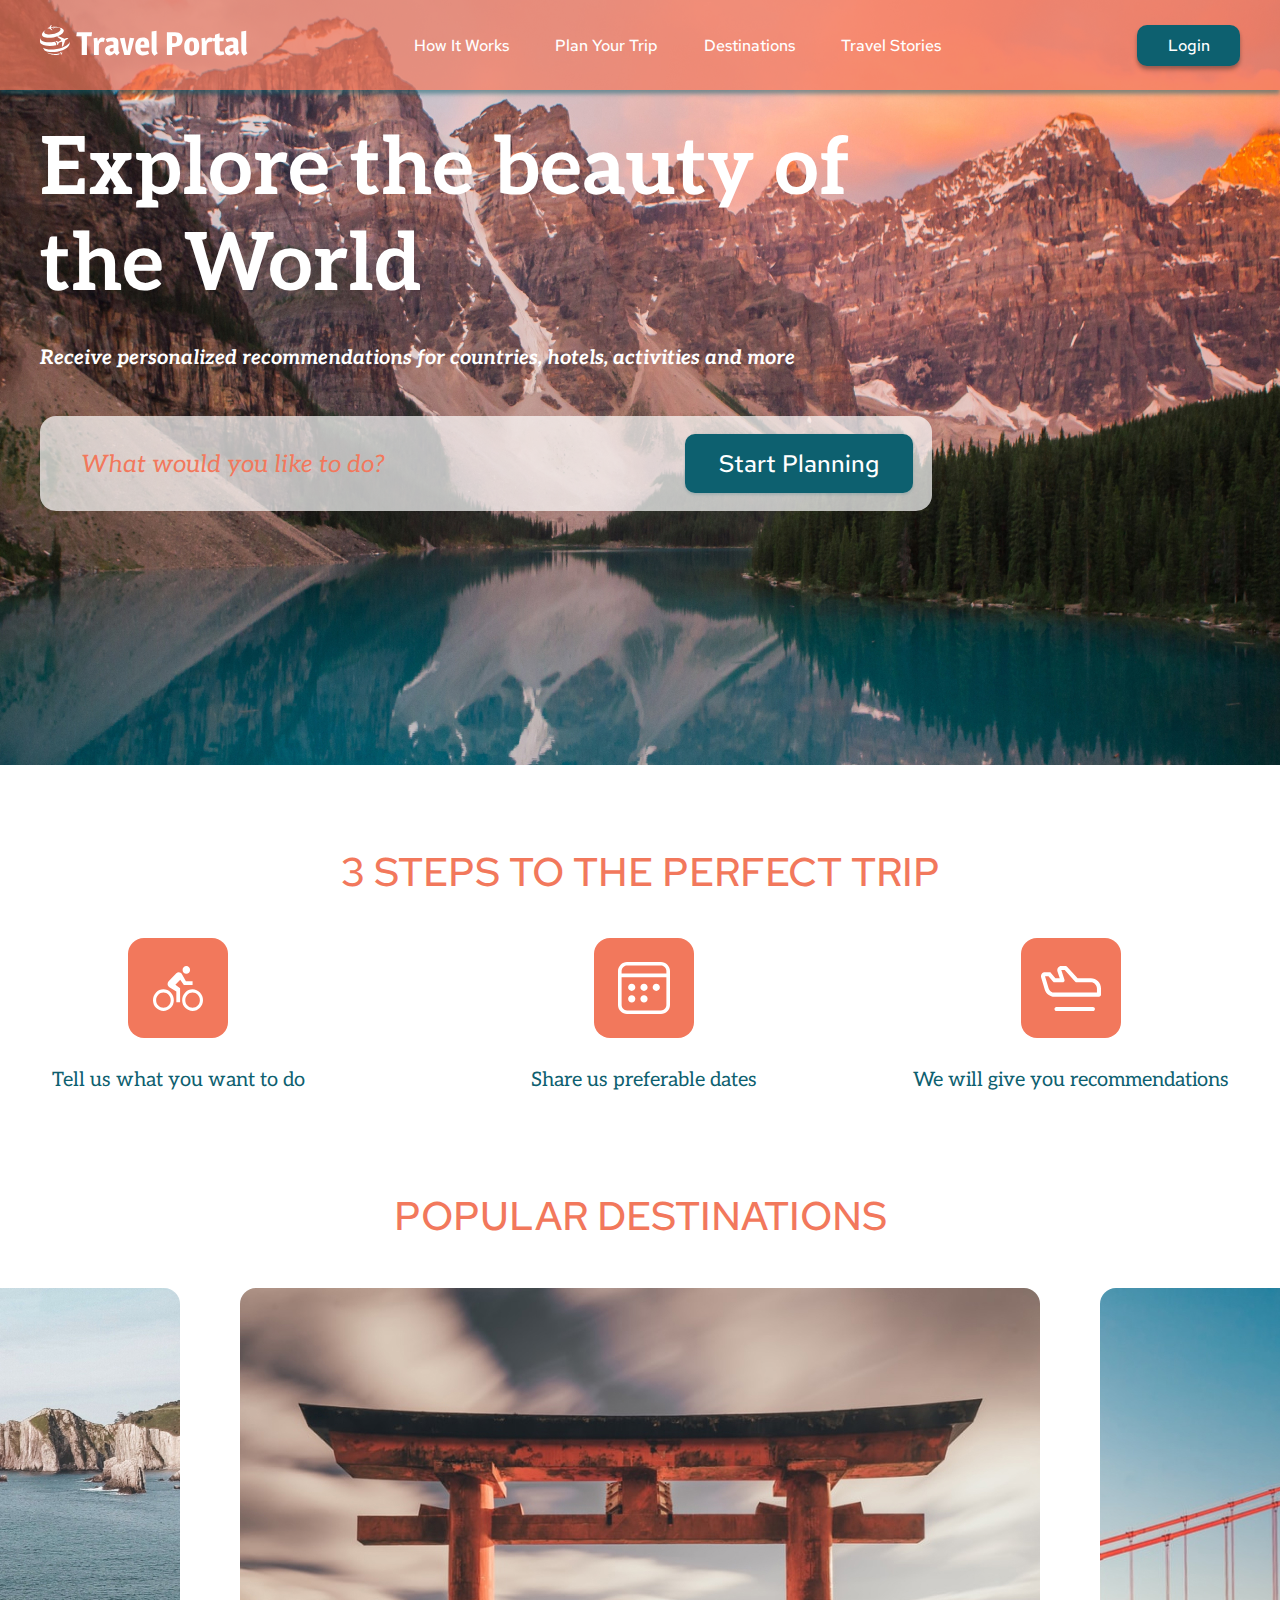
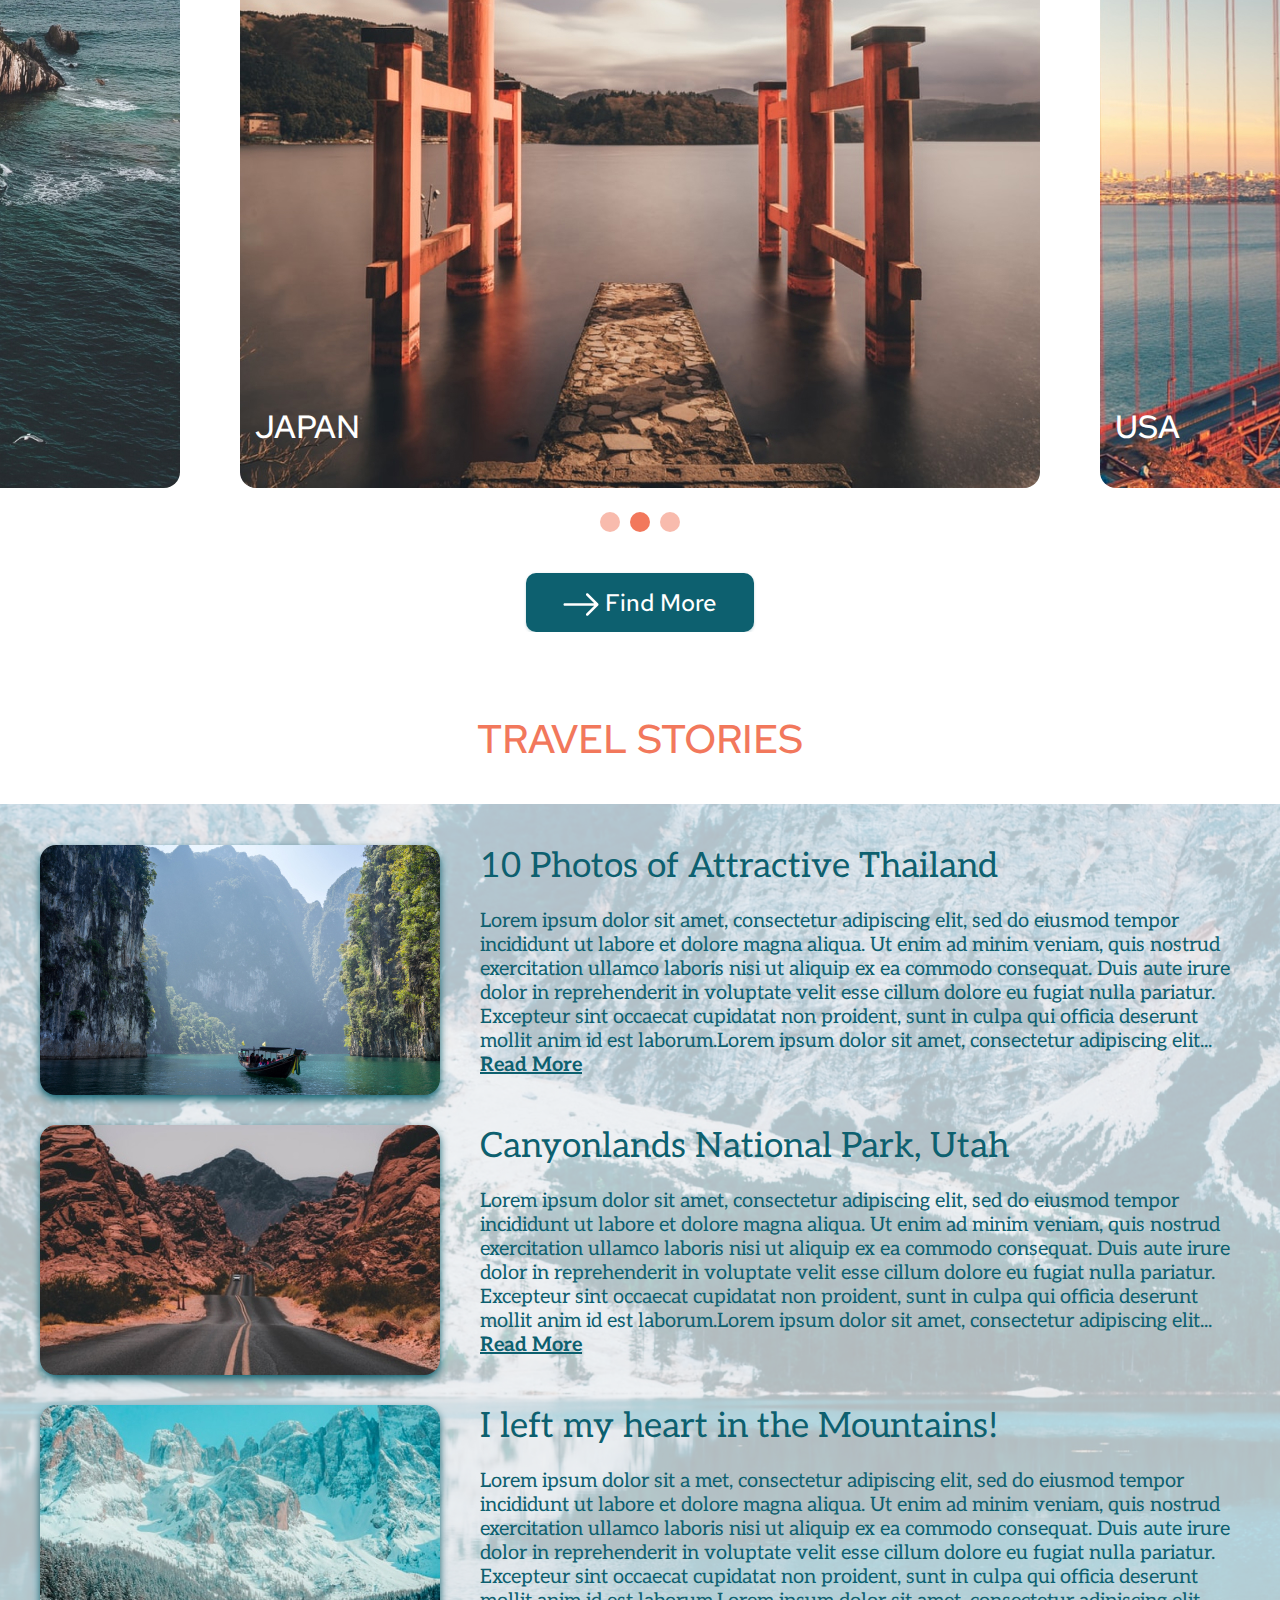
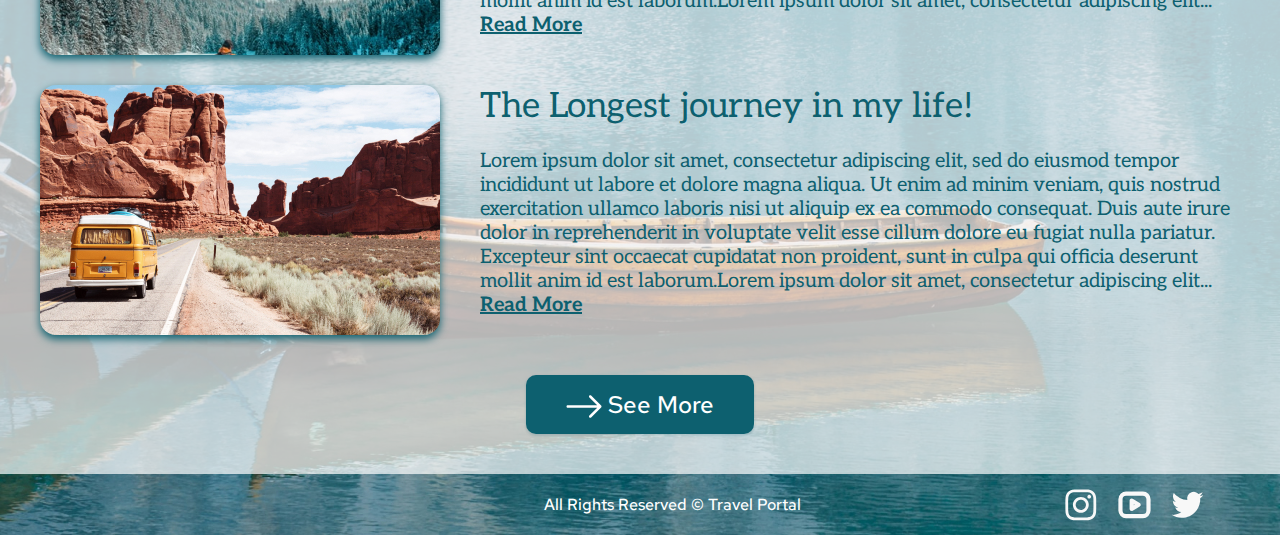
==== travel/index.html @ 76703a04 "task complite" ====
<!DOCTYPE html>
<html lang="en">

<head>
    <meta charset="UTF-8">
    <meta http-equiv="X-UA-Compatible" content="IE=edge">
    <meta name="viewport" content="width=device-width, initial-scale=1.0">
    <title>Explore the beauty of the World</title>
    <link rel="icon" href="../travel/img/favicon1.ico">
    <link rel="preconnect" href="https://fonts.googleapis.com">
    <link rel="preconnect" href="https://fonts.gstatic.com" crossorigin>
    <link href="https://fonts.googleapis.com/css2?family=Aleo:ital,wght@0,400;0,700;1,400;1,700&family=Homenaje&family=Red+Hat+Text:wght@500&display=swap" rel="stylesheet">
    <link rel="stylesheet" href="reset.css">
    <link rel="stylesheet" href="style.css">
    <!-- <link rel="script" href="index.js"> -->
</head>

<body>
    <header class="header">
        <div class="wrapper">
            <div class="header-wrapper">
                <div class="header-logo">
                    <a href="/" class="header-logo-link">
                        <img src="./img/svg/logo.svg" alt="TravelPortal" class="header-logo-pik">
                    </a>
                </div>

                <nav class="header-nav">
                    <ul class="header-list">
                        <li class="header-item">
                            <a href="#prewiew" class="header-link">How It Works</a>
                        </li>
                        <li class="header-item">
                            <a href="#steps" class="header-link">Plan Your Trip</a>
                        </li>
                        <li class="header-item">
                            <a href="#destinations" class="header-link">Destinations</a>
                        </li>
                        <li class="header-item">
                            <a href="#stories" class="header-link">Travel Stories</a>
                        </li>
                    </ul>
                </nav>
                <div class="button">
                    <button type="submit" class="login-form">Login</button>
                </div>

            </div>



        </div>
    </header>
    <main class="main">
        <section class="prewiew" id="prewiew">
            <div class="wrapper">
                <h1 class="prewiew-title">
                    Explore the beauty of the World
                </h1>
                <p class="prewiew-subtitle">
                    Receive personalized recommendations for countries, hotels, activities and more
                </p>
                <form class="seach-form">
                    <fieldset class="seach-form-wrap">
                        <p class="search-form-info">
                            <input type="text" name="user-like-to-do" class="search-form-field" placeholder="What would you like to do?">
                            <button type="submit" class="search-form-submit">Start Planning</button>
                        </p>
                    </fieldset>
                </form>

            </div>
        </section>
        <section class="steps" id="steps">
            <div class="steps-wrapper">
                <h2 class="subtitle">
                    3 STEPS TO THE PERFECT TRIP
                </h2>
                <div class="wrapper-three-steps">
                    <div class="three-steps">
                        <div class="first-step">
                            <img src="../travel/img/svg/first-step.svg" alt="first-spteps" class="steps-img">
                            <p class="step-text">Tell us what you want to do</p>
                        </div>
                        <div class="second-step">
                            <img src="../travel/img/svg/second-step.svg" alt="second-spteps" class="steps-img">
                            <p class="step-text">Share us preferable dates </p>
                        </div>
                        <div class="third-step">
                            <img src="../travel/img/svg/third-step.svg" alt="third-spteps" class="steps-img">
                            <p class="step-text">We will give you recommendations</p>
                        </div>
                    </div>
                </div>

            </div>
        </section>
        <section class="destinations" id="destinations">
            <div class="h2">
                <h2 class="subtitle">
                    POPULAR DESTINATIONS
                </h2>
            </div>

            <div class="destination-slider">
                <div class="destination-img1">
                    <p class="destenation-text">SPAIN</p>
                </div>
                <div class="destination-img2">
                    <p class="destenation-text">JAPAN</p>
                </div>
                <div class="destination-img3">
                    <p class="destenation-text">USA</p>
                </div>

            </div>
            <div class="slider-ellipse">

                <div class="slider-ellipse-side"></div>
                <div class="slider-ellipse-center"></div>
                <div class="slider-ellipse-side"></div>
            </div>

            <button type="submit" class="bt-more"><img src="../travel/img/svg/bt-pointer.svg" alt="bt-pointer"> Find More</button>
        </section>
        <section class="stories" id="stories">
            <div class="wrapper">
                <h2 class="subtitle">TRAVEL STORIES</h2>
                <div class="wrapper-stories">
                    <div class="travel-stories">
                        <div class="travel-story">
                            <img src="../travel/img/story-1.jpg" alt="story-1.img" class="story-img">
                            <div class="story">
                                <h3 class="story-title">
                                    10 Photos of Attractive Thailand
                                </h3>
                                <p class="story-text" lang="zxx">
                                    Lorem ipsum dolor sit amet, consectetur adipiscing elit, sed do eiusmod tempor incididunt ut labore et dolore magna aliqua. Ut enim ad minim veniam, quis nostrud exercitation ullamco laboris nisi ut aliquip ex ea commodo consequat. Duis aute irure dolor
                                    in reprehenderit in voluptate velit esse cillum dolore eu fugiat nulla pariatur. Excepteur sint occaecat cupidatat non proident, sunt in culpa qui officia deserunt mollit anim id est laborum.Lorem ipsum dolor sit amet,
                                    consectetur adipiscing elit... <a href="#!" class="story-href">Read More</a>
                                </p>
                            </div>
                        </div>
                        <div class="travel-story">
                            <img src="../travel/img/story-2.jpg" alt="story-2.img" class="story-img">
                            <div class="story">
                                <h3 class="story-title">
                                    Canyonlands National Park, Utah
                                </h3>
                                <p class="story-text" lang="zxx">
                                    Lorem ipsum dolor sit amet, consectetur adipiscing elit, sed do eiusmod tempor incididunt ut labore et dolore magna aliqua. Ut enim ad minim veniam, quis nostrud exercitation ullamco laboris nisi ut aliquip ex ea commodo consequat. Duis aute irure dolor
                                    in reprehenderit in voluptate velit esse cillum dolore eu fugiat nulla pariatur. Excepteur sint occaecat cupidatat non proident, sunt in culpa qui officia deserunt mollit anim id est laborum.Lorem ipsum dolor sit amet,
                                    consectetur adipiscing elit... <a href="#!" class="story-href">Read More</a>
                                </p>
                            </div>
                        </div>
                        <div class="travel-story">
                            <img src="../travel/img/story-3.jpg" alt="story-3.img" class="story-img">
                            <div class="story">
                                <h3 class="story-title">
                                    I left my heart in the Mountains!
                                </h3>
                                <p class="story-text" lang="zxx">
                                    Lorem ipsum dolor sit a met, consectetur adipiscing elit, sed do eiusmod tempor incididunt ut labore et dolore magna aliqua. Ut enim ad minim veniam, quis nostrud exercitation ullamco laboris nisi ut aliquip ex ea commodo consequat. Duis aute irure dolor
                                    in reprehenderit in voluptate velit esse cillum dolore eu fugiat nulla pariatur. Excepteur sint occaecat cupidatat non proident, sunt in culpa qui officia deserunt mollit anim id est laborum.Lorem ipsum dolor sit amet,
                                    consectetur adipiscing elit... <a href="#!" class="story-href">Read More</a>
                                </p>
                            </div>
                        </div>
                        <div class="travel-story">
                            <img src="../travel/img/story-4.jpg" alt="story-4.img" class="story-img">
                            <div class="story">
                                <h3 class="story-title">
                                    The Longest journey in my life!
                                </h3>
                                <p class="story-text" lang="zxx">
                                    Lorem ipsum dolor sit amet, consectetur adipiscing elit, sed do eiusmod tempor incididunt ut labore et dolore magna aliqua. Ut enim ad minim veniam, quis nostrud exercitation ullamco laboris nisi ut aliquip ex ea commodo consequat. Duis aute irure dolor
                                    in reprehenderit in voluptate velit esse cillum dolore eu fugiat nulla pariatur. Excepteur sint occaecat cupidatat non proident, sunt in culpa qui officia deserunt mollit anim id est laborum.Lorem ipsum dolor sit amet,
                                    consectetur adipiscing elit... <a href="#!" class="story-href">Read More</a>
                                </p>
                            </div>
                        </div>
                        <button type="submit" class="bt-more see-more">
                            <img src="../travel/img/svg/bt-pointer.svg" alt="bt-pointer">
                              See More</button>
                    </div>

                </div>
            </div>
        </section>
    </main>
    <footer class="footer">

        <div class="footer-links">
            <div class="footer-link">
                <a href="https://rs.school/js-stage0/">
                    <img src="../travel/img/svg/insta.svg" alt="instagram">
                </a>
            </div>
            <div class="footer-link">
                <a href="https://rs.school/js-stage0/">
                    <img src="../travel/img/svg/youtube.svg" alt="youtube">
                </a>
            </div>
            <div class="footer-link">
                <a href="https://rs.school/js-stage0/">
                    <img src="../travel/img/svg/twit.svg" alt="twiter">
                </a>
            </div>

        </div>
        <div class="footer-rights">
            <p>All Rights Reserved © Travel Portal</p>

        </div>

    </footer>
    <script src="../travel/index.js"></script>
</body>

</html>
---- travel/style.css ----
html {
    box-sizing: border-box;
    scroll-behavior: smooth;
}

*,
*::after,
*::before {
    box-sizing: inherit;
}

body {
    max-width: 1440px;
    margin: 0 auto;
    font-family: 'Red Hat Text', sans-serif;
    font-style: normal;
    font-weight: 500;
    font-size: 16px;
    color: white;
    min-height: 100vh;
    padding: 0;
    background-image: url(../travel/img/bg-top.jpg), url(../travel/img/bg-stories.jpg);
    background-position: center top, center bottom;
    background-repeat: no-repeat, no-repeat;
}

.wrapper {
    max-width: 1200px;
    margin: 0 auto;
}


/* Header styles start */

.header-wrapper {
    display: flex;
    flex-direction: row;
}

.header {
    width: 100%;
    height: 90px;
    left: 0px;
    top: 0px;
    background: rgba(242, 120, 92, 0.7);
    box-shadow: 0px 4px 4px rgba(13, 96, 111, 0.5);
}

.header-logo {
    margin-top: 24px;
}

.header-nav {
    width: 527px;
    margin-top: 35px;
    margin-left: 158px;
}

.header-list {
    display: flex;
    flex-direction: row;
    align-items: flex-end;
    justify-content: space-between;
}

.login-form {
    font-family: 'Red Hat Text';
    font-style: normal;
    font-weight: 500;
    font-size: 16px;
    line-height: 21px;
    color: #FFFFFF;
    margin-left: 196px;
    margin-top: 25px;
    width: 103px;
    height: 41px;
    margin: 25 120 0 0;
    background: #0D606F;
    box-shadow: 0px 4px 4px rgba(0, 0, 0, 0.25), 0px 2px 3px rgba(13, 96, 111, 0.16);
    border-radius: 10px;
    border: 0;
}

.search-form-submit:hover,
.search-form-submit:active,
.search-form-submit:focus {
    background: #1159b9;
}

.header-link {
    font-family: 'Red Hat Text';
    font-style: normal;
    font-weight: 500;
    font-size: 16px;
    line-height: 21px;
    color: #FFFFFF;
    text-decoration: none;
}

.header-link:hover,
.header-link:focus,
.header-link:active {
    opacity: .75;
}


/* Header styles end */


/* Prewiew styles start */

.prewiew {
    min-height: 675px;
    padding-top: 32px;
    margin: 0;
    border: 0;
    margin-bottom: 80px;
}

.prewiew-title {
    max-width: 892px;
    font-family: 'Aleo', serif;
    font-style: normal;
    font-weight: 700;
    font-size: 80px;
    line-height: 96px;
    color: #FFFFFF;
    margin-bottom: 32px;
}

.prewiew-subtitle {
    font-family: 'Aleo', serif;
    font-style: italic;
    font-weight: 700;
    font-size: 20px;
    line-height: 24px;
    margin-bottom: 46px;
}

.search-form-info {
    width: 892px;
    height: 95px;
    left: 120px;
    top: 416px;
    background: rgba(255, 255, 255, 0.7);
    border-radius: 16px;
    display: flex;
    flex-direction: row;
    align-content: space-between;
    flex-wrap: wrap;
}

.search-form-field {
    width: 560px;
    background-color: transparent;
    border: 0;
    margin-right: 85px;
    padding-left: 41px;
    padding-top: 20px;
    font-family: 'Aleo';
    font-style: italic;
    font-weight: 400;
    font-size: 24px;
    line-height: 29px;
    color: #F2785C;
}

.search-form-field::placeholder {
    font-family: 'Aleo', serif;
    font-style: italic;
    font-weight: 400;
    font-size: 24px;
    line-height: 29px;
    color: #F2785C;
}

.search-form-submit {
    font-family: 'Red Hat Text', sans-serif;
    font-style: normal;
    font-weight: 500;
    font-size: 24px;
    line-height: 32px;
    color: white;
    width: 228px;
    height: 59px;
    margin-top: 18px;
    background: #0D606F;
    box-shadow: 0px 0px 3px rgba(13, 96, 111, 0.08), 0px 2px 3px rgba(13, 96, 111, 0.16);
    border-radius: 10px;
    border: 0;
}

.login-form:hover,
.login-form:active,
.login-form:focus {
    background: #1159b9;
}


/* Prewiew styles end */


/* Steps styles start */

.steps-wrapper {
    max-width: 1177px;
    margin: 0 auto;
}

.subtitle {
    font-family: 'Red Hat Text', sans-serif;
    font-style: normal;
    font-weight: 500;
    font-size: 40px;
    line-height: 53px;
    text-align: center;
    color: #F2785C;
}

.step-img {
    width: 100px;
    height: 100px;
    text-align: center;
    background: #F2785C;
    border-radius: 16px;
}

.three-steps {
    margin-top: 40px;
    display: flex;
    flex-direction: row;
    justify-content: space-between;
    text-align: center;
    font-family: 'Aleo';
    font-style: normal;
    font-weight: 400;
    font-size: 20px;
    color: #0D606F;
    margin-bottom: 99px;
}

.second-step {
    padding-left: 70px;
}

.step-text {
    text-align: center;
    font-family: 'Aleo', serif;
    font-style: normal;
    font-weight: 400;
    font-size: 20px;
    color: #0D606F;
    padding-top: 32px;
}


/* Steps styles end */


/* Destination styles start */

.destinations {
    display: flex;
    flex-direction: column;
    align-items: center;
    overflow: hidden;
}

.destination-slider {
    margin-top: 46px;
    margin-bottom: 24px;
    width: 2520px;
    display: flex;
    flex-direction: row;
    justify-content: space-between;
    overflow: hidden;
}

.destenation-text {
    position: absolute;
    margin-top: 718px;
    margin-left: 15px;
    font-family: 'Red Hat Text', sans-serif;
    font-style: normal;
    font-weight: 500;
    font-size: 32px;
    line-height: 42px;
    color: #FFFFFF;
}

.destination-img1 {
    width: 800px;
    height: 800px;
    border-radius: 16px;
    background-image: url(../travel/img/spain-img.jpg);
}

.destination-img2 {
    width: 800px;
    height: 800px;
    border-radius: 16px;
    background-image: url(../travel/img/japan-img.jpg);
}

.destination-img3 {
    width: 800px;
    height: 800px;
    border-radius: 16px;
    background-image: url(../travel/img/usa-img.jpg);
}

.slider-ellipse {
    display: flex;
    flex: row;
    justify-content: space-between;
    width: 80px;
    margin-bottom: 23px;
}

.slider-ellipse-center {
    width: 20px;
    height: 20px;
    background: #F2785C;
    border-radius: 10px;
}

.slider-ellipse-side {
    width: 20px;
    height: 20px;
    background: rgba(242, 120, 92, 0.5);
    border-radius: 10px;
}


/* Destination styles end */


/* Stories styles start */

.stories {
    margin-top: 80px;
}

.travel-stories {
    display: flex;
    flex-direction: column;
    align-items: center;
    width: 1442px;
    padding-top: 40px;
    background: rgba(255, 255, 255, 0.7);
    margin-left: -121px;
}

.travel-story {
    margin-top: 30px;
    display: flex;
    flex: row;
}

.travel-story:first-of-type {
    margin-top: 40px;
}

.story-text {
    margin-top: 22px;
    width: 760px;
    height: 184px;
    font-family: 'Aleo', serif;
    font-style: normal;
    font-weight: 400;
    font-size: 20px;
    line-height: 24px;
    color: #0D606F;
}

.story-href {
    font-family: 'Aleo', serif;
    font-style: normal;
    font-weight: 700;
    font-size: 20px;
    line-height: 24px;
    color: #0D606F;
}

.story {
    margin-left: 40px;
}

.story-img {
    width: 400px;
    height: 250px;
    filter: drop-shadow(0px 4px 4px #0D606F);
    border-radius: 16px;
}

.story-title {
    font-family: 'Aleo', serif;
    font-style: normal;
    font-weight: 400;
    font-size: 35px;
    line-height: 42px;
    color: #0D606F;
}


/* Stories styles end */


/* BT styles start */

.bt-more {
    font-family: 'Red Hat Text', sans-serif;
    font-style: normal;
    font-weight: 500;
    font-size: 24px;
    line-height: 32px;
    background: url(../travel/img/svg/bt-pointer.svg) no-repeat left 6px;
    background-size: 20px;
    background-color: white;
    color: white;
    width: 228px;
    height: 59px;
    margin-top: 18px;
    background: #0D606F;
    box-shadow: 0px 0px 3px rgba(13, 96, 111, 0.08), 0px 2px 3px rgba(13, 96, 111, 0.16);
    border-radius: 10px;
    border: 0;
}

.bt-more:hover,
.bt-more:active,
.bt-more:focus {
    background: #1159b9;
}

.see-more {
    margin-bottom: 40px;
    margin-top: 40px;
}


/* BT styles end */


/* Footer styles start */

.footer {
    height: 61px;
    display: flex;
    flex-direction: row-reverse;
    align-items: center;
    justify-content: space-between;
    padding-left: 544px;
    padding-right: 76px;
}

.footer-rights {
    font-family: 'Red Hat Text';
    font-style: normal;
    font-weight: 500;
    font-size: 16px;
    line-height: 21px;
    color: #FFFFFF;
}

.footer-links {
    width: 140px;
    height: 36px;
    display: flex;
    flex-direction: row;
    justify-content: space-between;
    align-items: center;
}

.footer-link {
    display: flex;
    align-items: center;
    justify-content: center;
    width: 34px;
    height: 34px;
}


/* Footer styles end */
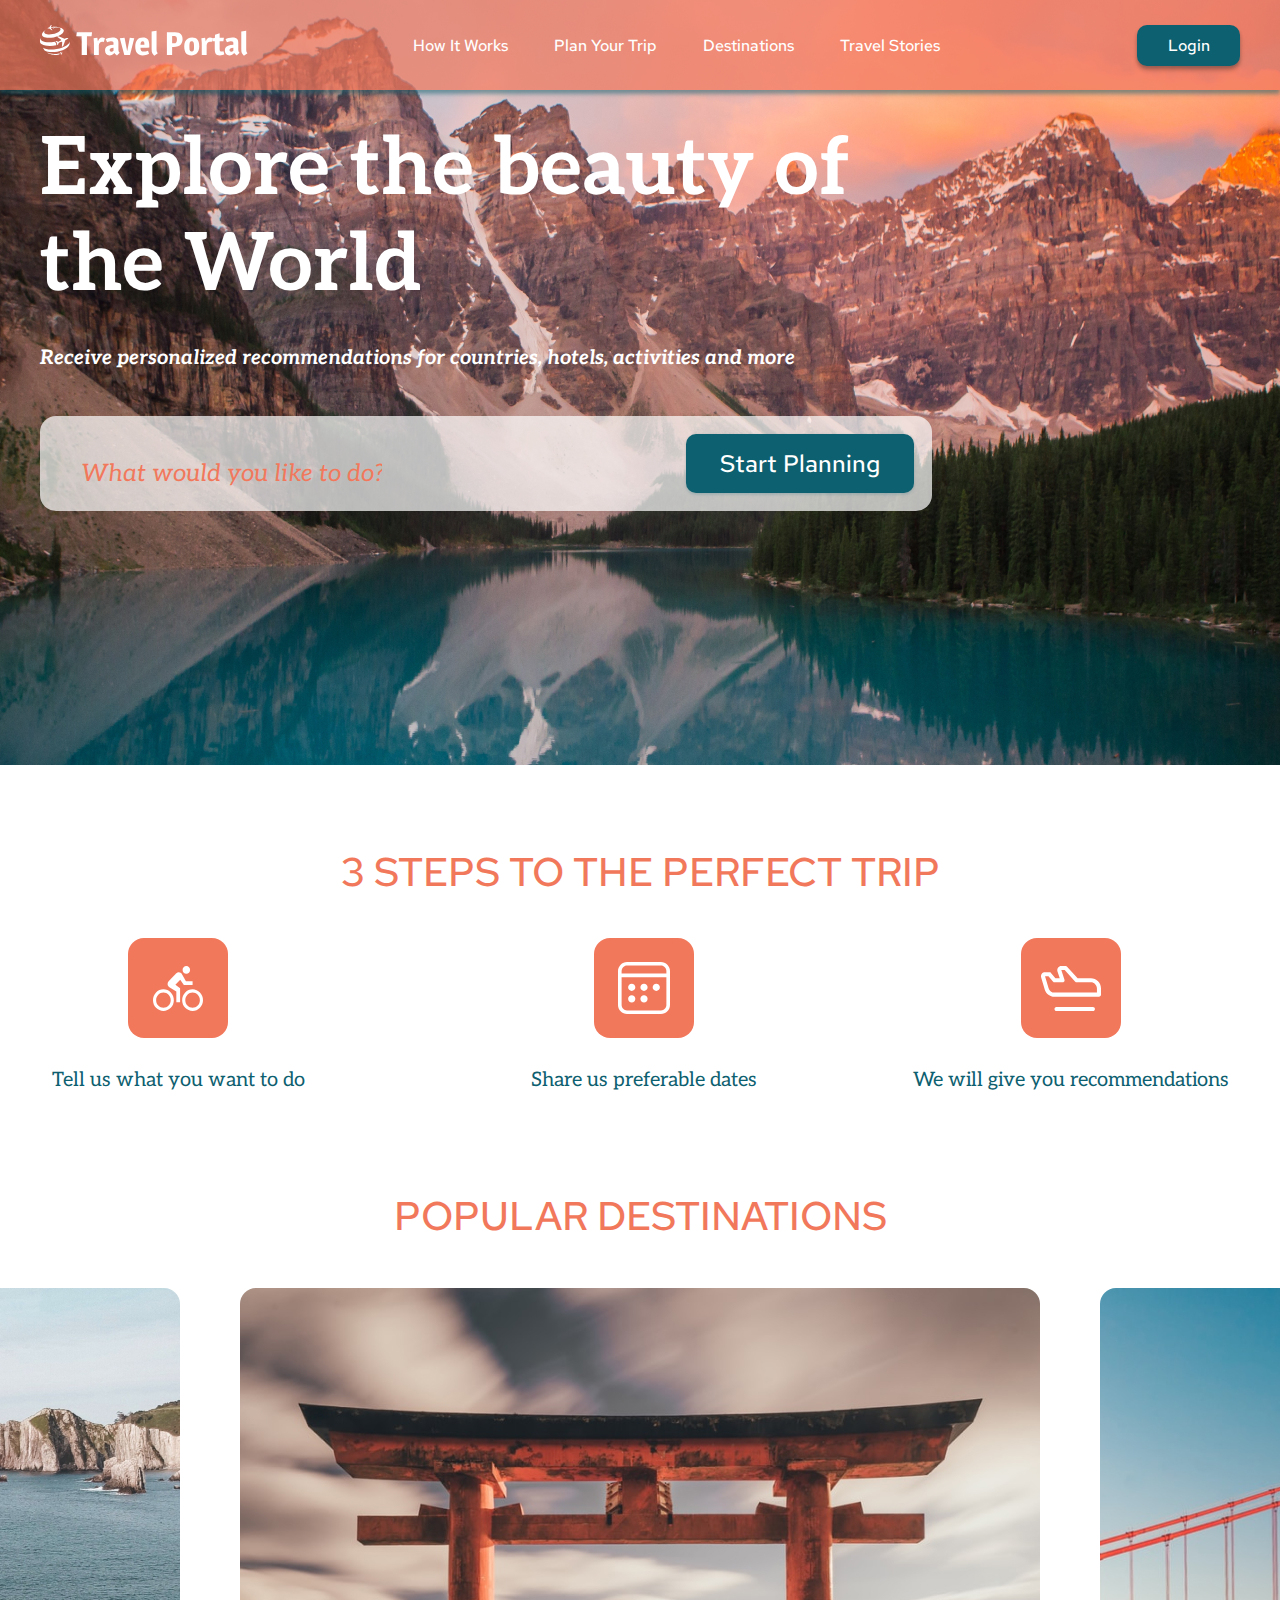
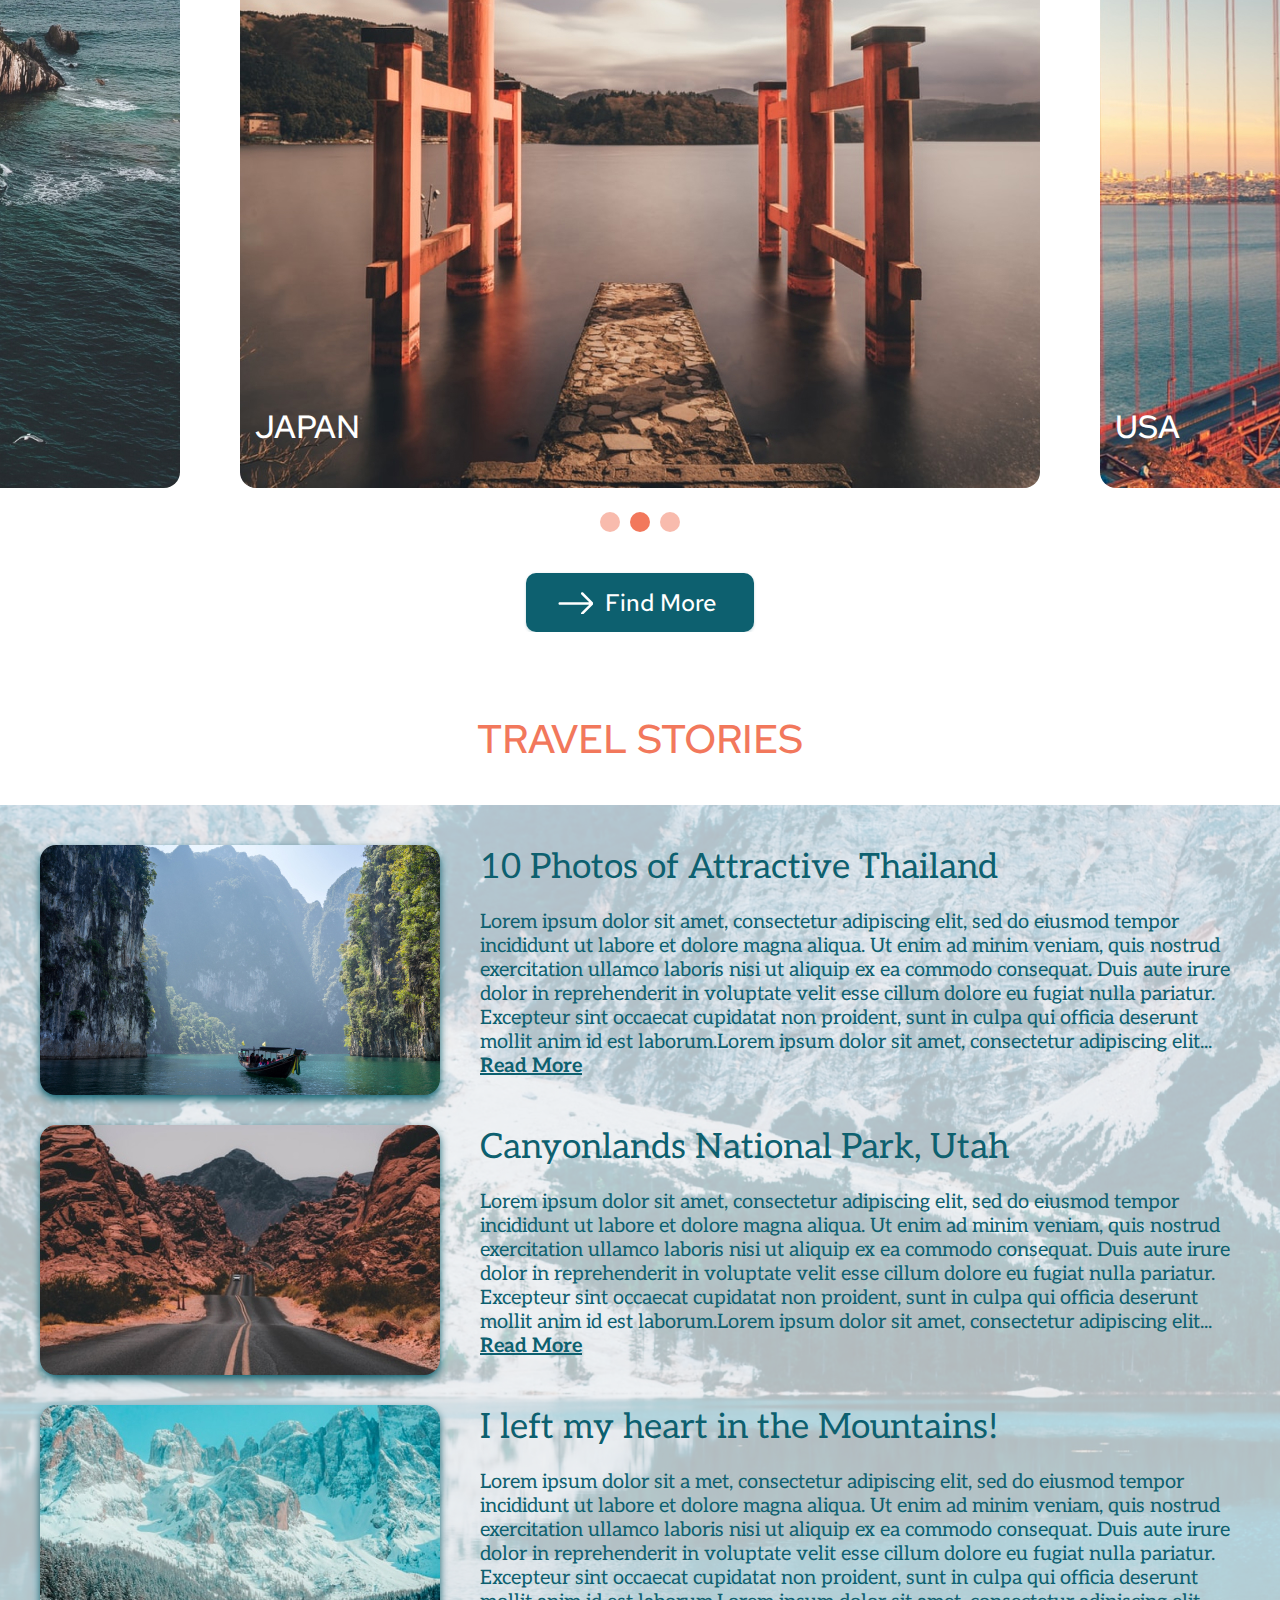
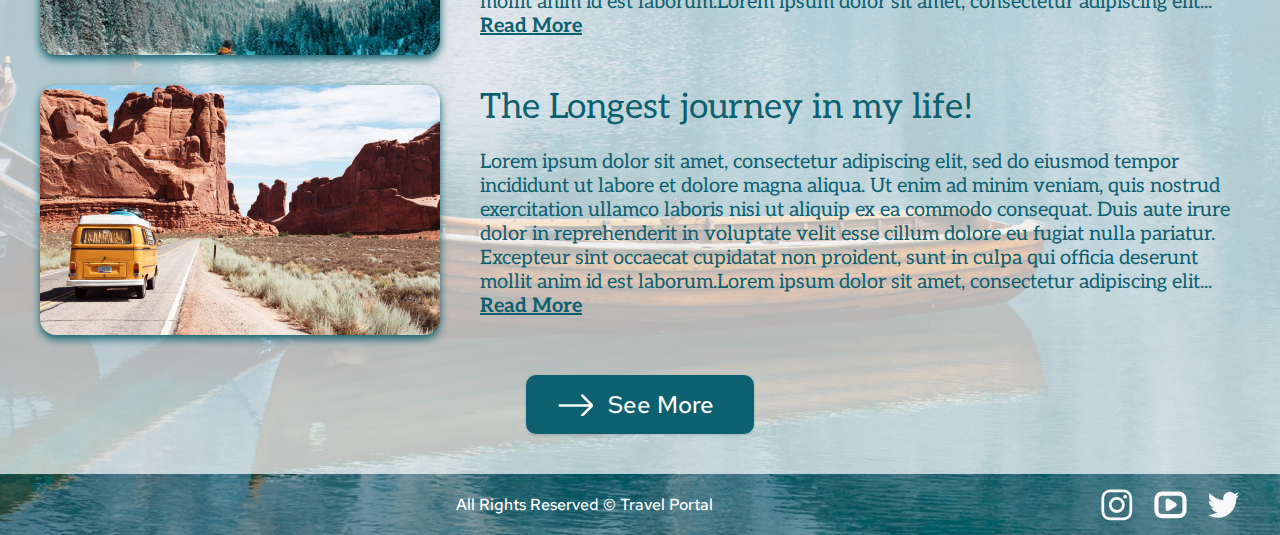
==== commit 9c1fb3d4: "feat:travel2 task complite" ====
--- a/travel/index.html
+++ b/travel/index.html
@@ -12,16 +12,23 @@
     <link href="https://fonts.googleapis.com/css2?family=Aleo:ital,wght@0,400;0,700;1,400;1,700&family=Homenaje&family=Red+Hat+Text:wght@500&display=swap" rel="stylesheet">
     <link rel="stylesheet" href="reset.css">
     <link rel="stylesheet" href="style.css">
-    <!-- <link rel="script" href="index.js"> -->
+
 </head>
 
 <body>
+
+
     <header class="header">
         <div class="wrapper">
             <div class="header-wrapper">
                 <div class="header-logo">
                     <a href="/" class="header-logo-link">
-                        <img src="./img/svg/logo.svg" alt="TravelPortal" class="header-logo-pik">
+                        <div class="header-logo">
+                            <img src="../travel/img/svg/logo.svg" alt="TravelPortal" class="header-logo-pik-big">
+                            <img src="../travel/img/svg/logo-small.svg" alt="TravelPortal" class="header-logo-pik-small">
+
+                        </div>
+
                     </a>
                 </div>
 
@@ -43,6 +50,35 @@
                 </nav>
                 <div class="button">
                     <button type="submit" class="login-form">Login</button>
+                </div>
+                <div class="burger"></div>
+                <div class="burger-menu">
+                    <div class="close-icon">
+                        <img class=close src="../travel/img/svg/burger-close.svg" alt="close-icon">
+                    </div>
+                    <nav class="header-nav-burger">
+                        <ul class="header-list-burger">
+
+                            <li class="header-item-burger">
+                                <a href="#prewiew" class="header-link">How It Works</a>
+                            </li>
+                            <li class="header-item-burger">
+                                <a href="#steps" class="header-link">Plan Your Trip</a>
+                            </li>
+                            <li class="header-item-burger">
+                                <a href="#destinations" class="header-link">Destinations</a>
+                            </li>
+                            <li class="header-item-burger">
+                                <a href="#stories" class="header-link">Travel Stories</a>
+                            </li>
+                            <li class="header-item-burger">
+                                <a href="#!" class="header-link">Account</a>
+                            </li>
+                            <li class="header-item-burger">
+                                <a href="#footer" class="header-link">Social Media</a>
+                            </li>
+                        </ul>
+                    </nav>
                 </div>
 
             </div>
@@ -80,15 +116,15 @@
                     <div class="three-steps">
                         <div class="first-step">
                             <img src="../travel/img/svg/first-step.svg" alt="first-spteps" class="steps-img">
-                            <p class="step-text">Tell us what you want to do</p>
+                            <p class="step-text first">Tell us what you want to do</p>
                         </div>
                         <div class="second-step">
                             <img src="../travel/img/svg/second-step.svg" alt="second-spteps" class="steps-img">
-                            <p class="step-text">Share us preferable dates </p>
-                        </div>
-                        <div class="third-step">
+                            <p class="step-text ">Share us preferable dates </p>
+                        </div>
+                        <div class="third-step ">
                             <img src="../travel/img/svg/third-step.svg" alt="third-spteps" class="steps-img">
-                            <p class="step-text">We will give you recommendations</p>
+                            <p class="step-text third">We will give you recommendations</p>
                         </div>
                     </div>
                 </div>
@@ -96,11 +132,8 @@
             </div>
         </section>
         <section class="destinations" id="destinations">
-            <div class="h2">
-                <h2 class="subtitle">
-                    POPULAR DESTINATIONS
-                </h2>
-            </div>
+
+            <h2 class="subtitle">POPULAR DESTINATIONS</h2>
 
             <div class="destination-slider">
                 <div class="destination-img1">
@@ -114,18 +147,26 @@
                 </div>
 
             </div>
+            <div class="arrow">
+                <div class="arrow-left"></div>
+                <div class="arrow-right"></div>
+            </div>
             <div class="slider-ellipse">
 
-                <div class="slider-ellipse-side"></div>
+                <div class="slider-ellipse-side ellipse-first"></div>
                 <div class="slider-ellipse-center"></div>
                 <div class="slider-ellipse-side"></div>
-            </div>
-
-            <button type="submit" class="bt-more"><img src="../travel/img/svg/bt-pointer.svg" alt="bt-pointer"> Find More</button>
+                <div class="slider-ellipse-side ellipse-last"></div>
+            </div>
+
+            <button type="submit" class="bt-more"> Find More</button>
         </section>
-        <section class="stories" id="stories">
-            <div class="wrapper">
-                <h2 class="subtitle">TRAVEL STORIES</h2>
+        <div class="down-bg">
+            <section class="stories" id="stories">
+                <h2 class="subtitle travel">TRAVEL STORIES</h2>
+
+
+
                 <div class="wrapper-stories">
                     <div class="travel-stories">
                         <div class="travel-story">
@@ -139,6 +180,10 @@
                                     in reprehenderit in voluptate velit esse cillum dolore eu fugiat nulla pariatur. Excepteur sint occaecat cupidatat non proident, sunt in culpa qui officia deserunt mollit anim id est laborum.Lorem ipsum dolor sit amet,
                                     consectetur adipiscing elit... <a href="#!" class="story-href">Read More</a>
                                 </p>
+                                <p class="story-text-mobile" lang="zxx">
+                                    Lorem ipsum dolor sit amet, consectetur adipiscing elit, sed do eiusmod tempor incididunt ut labore et dolore magna aliqua. Ut enim ad minim veniam, quis nostrud exercitation ullamco laboris nisi ut aliquip ex ea commodo consequat. Duis aute irure dolor
+                                    in reprehenderit in voluptate velit esse cillum dolore eu fugiat nulla.Lorem ipsum dolor sit a... <a href="#!" class="story-href">Read More</a>
+                                </p>
                             </div>
                         </div>
                         <div class="travel-story">
@@ -152,6 +197,10 @@
                                     in reprehenderit in voluptate velit esse cillum dolore eu fugiat nulla pariatur. Excepteur sint occaecat cupidatat non proident, sunt in culpa qui officia deserunt mollit anim id est laborum.Lorem ipsum dolor sit amet,
                                     consectetur adipiscing elit... <a href="#!" class="story-href">Read More</a>
                                 </p>
+                                <p class="story-text-mobile" lang="zxx">
+                                    Lorem ipsum dolor sit amet, consectetur adipiscing elit, sed do eiusmod tempor incididunt ut labore et dolore magna aliqua. Ut enim ad minim veniam, quis nostrud exercitation ullamco laboris nisi ut aliquip ex ea commodo consequat. Duis aute irure dolor
+                                    in reprehenderit in voluptate velit esse cillum dolore eu fugiat nulla.Lorem ipsum dolor sit a... <a href="#!" class="story-href">Read More</a>
+                                </p>
                             </div>
                         </div>
                         <div class="travel-story">
@@ -165,6 +214,10 @@
                                     in reprehenderit in voluptate velit esse cillum dolore eu fugiat nulla pariatur. Excepteur sint occaecat cupidatat non proident, sunt in culpa qui officia deserunt mollit anim id est laborum.Lorem ipsum dolor sit amet,
                                     consectetur adipiscing elit... <a href="#!" class="story-href">Read More</a>
                                 </p>
+                                <p class="story-text-mobile" lang="zxx">
+                                    Lorem ipsum dolor sit amet, consectetur adipiscing elit, sed do eiusmod tempor incididunt ut labore et dolore magna aliqua. Ut enim ad minim veniam, quis nostrud exercitation ullamco laboris nisi ut aliquip ex ea commodo consequat. Duis aute irure dolor
+                                    in reprehenderit in voluptate velit esse cillum dolore eu fugiat nulla.Lorem ipsum dolor sit a... <a href="#!" class="story-href">Read More</a>
+                                </p>
                             </div>
                         </div>
                         <div class="travel-story">
@@ -178,43 +231,50 @@
                                     in reprehenderit in voluptate velit esse cillum dolore eu fugiat nulla pariatur. Excepteur sint occaecat cupidatat non proident, sunt in culpa qui officia deserunt mollit anim id est laborum.Lorem ipsum dolor sit amet,
                                     consectetur adipiscing elit... <a href="#!" class="story-href">Read More</a>
                                 </p>
-                            </div>
-                        </div>
-                        <button type="submit" class="bt-more see-more">
-                            <img src="../travel/img/svg/bt-pointer.svg" alt="bt-pointer">
-                              See More</button>
-                    </div>
-
-                </div>
-            </div>
-        </section>
+                                <p class="story-text-mobile" lang="zxx">
+                                    Lorem ipsum dolor sit amet, consectetur adipiscing elit, sed do eiusmod tempor incididunt ut labore et dolore magna aliqua. Ut enim ad minim veniam, quis nostrud exercitation ullamco laboris nisi ut aliquip ex ea commodo consequat. Duis aute irure dolor
+                                    in reprehenderit in voluptate velit esse cillum dolore eu fugiat nulla.Lorem ipsum dolor sit a... <a href="#!" class="story-href">Read More</a>
+                                </p>
+                            </div>
+                        </div>
+                        <button type="submit" class="bt-more see-more">See More</button>
+                    </div>
+
+                </div>
+                <!-- </div> -->
+            </section>
+            <footer class="footer" id="footer">
+                <div class="wrapper footer-wraper">
+                    <div class="footer-links">
+                        <div class="footer-link">
+                            <a href="https://github.com/hier09lyph">
+                                <img src="../travel/img/svg/insta.svg" alt="instagram">
+                            </a>
+                        </div>
+                        <div class="footer-link">
+                            <a href="https://rs.school/js-stage0/">
+                                <img src="../travel/img/svg/youtube.svg" alt="youtube">
+                            </a>
+                        </div>
+                        <div class="footer-link">
+                            <a href="https://rs.school/js-stage0/">
+                                <img src="../travel/img/svg/twit.svg" alt="twiter">
+                            </a>
+                        </div>
+
+                    </div>
+                    <div class="footer-rights">
+                        <p>All Rights Reserved © Travel Portal</p>
+
+                    </div>
+                </div>
+
+
+
+            </footer>
+        </div>
     </main>
-    <footer class="footer">
-
-        <div class="footer-links">
-            <div class="footer-link">
-                <a href="https://rs.school/js-stage0/">
-                    <img src="../travel/img/svg/insta.svg" alt="instagram">
-                </a>
-            </div>
-            <div class="footer-link">
-                <a href="https://rs.school/js-stage0/">
-                    <img src="../travel/img/svg/youtube.svg" alt="youtube">
-                </a>
-            </div>
-            <div class="footer-link">
-                <a href="https://rs.school/js-stage0/">
-                    <img src="../travel/img/svg/twit.svg" alt="twiter">
-                </a>
-            </div>
-
-        </div>
-        <div class="footer-rights">
-            <p>All Rights Reserved © Travel Portal</p>
-
-        </div>
-
-    </footer>
+
     <script src="../travel/index.js"></script>
 </body>
 
--- a/travel/style.css
+++ b/travel/style.css
@@ -19,9 +19,30 @@
     color: white;
     min-height: 100vh;
     padding: 0;
-    background-image: url(../travel/img/bg-top.jpg), url(../travel/img/bg-stories.jpg);
-    background-position: center top, center bottom;
-    background-repeat: no-repeat, no-repeat;
+    background-image: url(../travel/img/bg-top.jpg);
+    background-position: center top;
+    background-repeat: no-repeat;
+    /* background-size: width 100%; */
+    min-width: 320px;
+    /*dodal*/
+    display: flex;
+    flex-direction: column;
+}
+
+.down-bg {
+    background-image: url(../travel/img/bg-stories.jpg);
+    background-position: center bottom;
+    background-repeat: no-repeat;
+}
+
+.h2 {
+    padding-top: 40px;
+    padding-bottom: 40px;
+    background-color: #FFFFFF;
+}
+
+.page-container {
+    overflow: hidden;
 }
 
 .wrapper {
@@ -35,6 +56,7 @@
 .header-wrapper {
     display: flex;
     flex-direction: row;
+    justify-content: space-between;
 }
 
 .header {
@@ -47,13 +69,18 @@
 }
 
 .header-logo {
-    margin-top: 24px;
+    margin-top: 12px;
+    /* margin-left: 20px; */
+}
+
+.header-logo-pik-small {
+    display: none;
 }
 
 .header-nav {
     width: 527px;
     margin-top: 35px;
-    margin-left: 158px;
+    margin-right: 40px;
 }
 
 .header-list {
@@ -70,7 +97,6 @@
     font-size: 16px;
     line-height: 21px;
     color: #FFFFFF;
-    margin-left: 196px;
     margin-top: 25px;
     width: 103px;
     height: 41px;
@@ -79,6 +105,7 @@
     box-shadow: 0px 4px 4px rgba(0, 0, 0, 0.25), 0px 2px 3px rgba(13, 96, 111, 0.16);
     border-radius: 10px;
     border: 0;
+    transition: .5s;
 }
 
 .search-form-submit:hover,
@@ -101,6 +128,14 @@
 .header-link:focus,
 .header-link:active {
     opacity: .75;
+}
+
+.burger {
+    display: none;
+}
+
+.burger-menu {
+    display: none;
 }
 
 
@@ -138,7 +173,7 @@
 }
 
 .search-form-info {
-    width: 892px;
+    max-width: 892px;
     height: 95px;
     left: 120px;
     top: 416px;
@@ -146,12 +181,16 @@
     border-radius: 16px;
     display: flex;
     flex-direction: row;
-    align-content: space-between;
+    justify-content: space-between;
     flex-wrap: wrap;
 }
 
+.search-form-info:last-child {
+    padding-right: 18px;
+}
+
 .search-form-field {
-    width: 560px;
+    max-width: 560px;
     background-color: transparent;
     border: 0;
     margin-right: 85px;
@@ -188,6 +227,7 @@
     box-shadow: 0px 0px 3px rgba(13, 96, 111, 0.08), 0px 2px 3px rgba(13, 96, 111, 0.16);
     border-radius: 10px;
     border: 0;
+    transition: .5s;
 }
 
 .login-form:hover,
@@ -263,6 +303,7 @@
     display: flex;
     flex-direction: column;
     align-items: center;
+    /* justify-items: center; */
     overflow: hidden;
 }
 
@@ -274,6 +315,7 @@
     flex-direction: row;
     justify-content: space-between;
     overflow: hidden;
+    z-index: 1;
 }
 
 .destenation-text {
@@ -293,6 +335,7 @@
     height: 800px;
     border-radius: 16px;
     background-image: url(../travel/img/spain-img.jpg);
+    position: relative;
 }
 
 .destination-img2 {
@@ -300,6 +343,7 @@
     height: 800px;
     border-radius: 16px;
     background-image: url(../travel/img/japan-img.jpg);
+    position: relative;
 }
 
 .destination-img3 {
@@ -307,9 +351,15 @@
     height: 800px;
     border-radius: 16px;
     background-image: url(../travel/img/usa-img.jpg);
+    position: relative;
+}
+
+.arrow {
+    display: none;
 }
 
 .slider-ellipse {
+    /* margin-left: 48.5%; */
     display: flex;
     flex: row;
     justify-content: space-between;
@@ -331,30 +381,46 @@
     border-radius: 10px;
 }
 
+.ellipse-last {
+    display: none;
+}
+
 
 /* Destination styles end */
 
 
 /* Stories styles start */
 
-.stories {
-    margin-top: 80px;
+
+/* .stories {
+    margin-top: 40px;
+} */
+
+.wrapper-stories {
+    max-width: 1440px;
+    margin: 0 auto;
+    align-items: center;
+    background: rgba(255, 255, 255, 0.7);
+}
+
+.travel {
+    padding-top: 80px;
+    padding-bottom: 40px;
+    background-color: #FFFFFF;
 }
 
 .travel-stories {
     display: flex;
     flex-direction: column;
     align-items: center;
-    width: 1442px;
-    padding-top: 40px;
-    background: rgba(255, 255, 255, 0.7);
-    margin-left: -121px;
+    /* padding-top: 40px; */
 }
 
 .travel-story {
     margin-top: 30px;
     display: flex;
     flex: row;
+    align-items: center;
 }
 
 .travel-story:first-of-type {
@@ -363,8 +429,8 @@
 
 .story-text {
     margin-top: 22px;
-    width: 760px;
-    height: 184px;
+    max-width: 760px;
+    /* min-height: 184px; */
     font-family: 'Aleo', serif;
     font-style: normal;
     font-weight: 400;
@@ -373,6 +439,10 @@
     color: #0D606F;
 }
 
+.story-text-mobile {
+    display: none;
+}
+
 .story-href {
     font-family: 'Aleo', serif;
     font-style: normal;
@@ -384,6 +454,7 @@
 
 .story {
     margin-left: 40px;
+    padding-bottom: 16px;
 }
 
 .story-img {
@@ -414,9 +485,7 @@
     font-weight: 500;
     font-size: 24px;
     line-height: 32px;
-    background: url(../travel/img/svg/bt-pointer.svg) no-repeat left 6px;
-    background-size: 20px;
-    background-color: white;
+    padding-left: 48px;
     color: white;
     width: 228px;
     height: 59px;
@@ -425,6 +494,21 @@
     box-shadow: 0px 0px 3px rgba(13, 96, 111, 0.08), 0px 2px 3px rgba(13, 96, 111, 0.16);
     border-radius: 10px;
     border: 0;
+    transition: 0.5s;
+    position: relative;
+    text-transform: capitalize;
+}
+
+.bt-more::before {
+    position: absolute;
+    top: 50%;
+    left: 32px;
+    width: 35px;
+    height: 22px;
+    transform: translateY(-50%);
+    background-image: url("../travel/img/svg/bt-pointer.svg");
+    background-repeat: no-repeat;
+    content: "";
 }
 
 .bt-more:hover,
@@ -444,14 +528,20 @@
 
 /* Footer styles start */
 
-.footer {
+.footer-wraper {
     height: 61px;
     display: flex;
     flex-direction: row-reverse;
+    justify-content: space-between;
     align-items: center;
-    justify-content: space-between;
-    padding-left: 544px;
-    padding-right: 76px;
+}
+
+.footer-wraper:first-child {
+    padding-left: 32.5%;
+}
+
+.footer-wraper:last-child {
+    padding-right: 0px;
 }
 
 .footer-rights {
@@ -481,4 +571,468 @@
 }
 
 
-/* Footer styles end */+/* Footer styles end */
+
+
+/* laptop */
+
+@media (max-width: 1060px) {
+    .story-img {
+        width: 200px;
+        height: 125px;
+    }
+}
+
+@media (max-width: 850px) {
+    .travel-stories {
+        padding-top: 40px;
+    }
+    .travel-story {
+        margin-top: 15px;
+    }
+    .travel-story:first-of-type {
+        margin-top: 25px;
+    }
+    .story-text {
+        margin-top: 15px;
+        max-width: 760px;
+        /* min-height: 184px; */
+        font-family: 'Aleo', serif;
+        font-style: normal;
+        font-weight: 400;
+        font-size: 14px;
+        line-height: 18px;
+        color: #0D606F;
+    }
+    .story-href {
+        font-family: 'Aleo', serif;
+        font-style: normal;
+        font-weight: 700;
+        font-size: 14px;
+        line-height: 18px;
+        color: #0D606F;
+    }
+    .story {
+        margin-left: 20px;
+    }
+    .story-title {
+        font-family: 'Aleo', serif;
+        font-style: normal;
+        font-weight: 400;
+        font-size: 25px;
+        line-height: 32px;
+        color: #0D606F;
+    }
+}
+
+@media (max-width: 390px) {
+    body {
+        max-width: 390px;
+        background-image: url(../travel/img/bg-top-mobile.jpg);
+        background-position: center top;
+        background-repeat: no-repeat;
+        /* height: 100vh; */
+        overflow-x: hidden;
+    }
+    .down-bg {
+        background-image: url(../travel/img/bg-bottom-mobile.jpg);
+        background-position: center bottom;
+        background-repeat: no-repeat;
+    }
+    .wrapper {
+        max-width: 360px;
+    }
+    .steps-img {
+        width: 70px;
+        height: 70px;
+    }
+    .subtitle {
+        font-size: 14px;
+        line-height: 19px;
+    }
+    .step-text {
+        font-size: 10px;
+        line-height: 12px;
+    }
+    .second-step {
+        padding-left: 20px;
+    }
+    .three-steps {
+        padding-left: 10px;
+        padding-right: 10px;
+    }
+    .story-img {
+        width: 155px;
+        height: 130px;
+    }
+    .header-nav {
+        display: none;
+    }
+    .destination-img1 {
+        width: 360px;
+        height: 210px;
+        background-size: cover;
+        background-image: url(../travel/img/spain-mobile.jpg)
+    }
+    .destination-img2 {
+        width: 360px;
+        height: 210px;
+        background-size: cover;
+        background-image: url(../travel/img/spain-img.jpg)
+    }
+    .destination-img3 {
+        width: 360px;
+        height: 210px;
+    }
+    .header-logo {
+        margin-top: 0px;
+        /* margin-left: 20px; */
+    }
+    .burger {
+        display: inline;
+        height: 32px;
+        width: 35px;
+        cursor: pointer;
+        background: url(../travel/img/svg/burger-open.svg) no-repeat center;
+        background-size: contain;
+    }
+    .header {
+        height: 30px;
+        margin-top: 45px;
+        background: none;
+        box-shadow: none;
+        position: relative;
+        z-index: 1;
+    }
+    .header-wrapper {
+        position: relative;
+        z-index: 1;
+        /* overflow: hidden; */
+    }
+    .burger-menu {
+        /* display: none; */
+        display: inline;
+        width: 165px;
+        height: 250px;
+        background-color: #F2785C;
+        border-radius: 10px;
+        position: absolute;
+        margin-top: 0px;
+        margin-left: 53%;
+        z-index: 2;
+        transform: translateY(-120%);
+        transition: .3s all linear;
+    }
+    .burger-menu-active {
+        transform: translateY(0);
+    }
+    .header-nav-burger {
+        height: 176px;
+    }
+    .header-list-burger {
+        width: 150;
+        padding-left: 7px;
+        padding-right: 7px;
+        height: 176px;
+        display: flex;
+        flex-direction: column;
+        align-items: flex-end;
+        justify-content: space-between;
+    }
+    .close {
+        margin-top: 15px;
+        margin-left: 15px;
+        margin-bottom: 15px;
+        cursor: pointer;
+    }
+    .header-link {
+        font-size: 16px;
+        line-height: 21px;
+    }
+    .header-logo-pik-big {
+        display: none;
+    }
+    .header-logo-pik-small {
+        display: inline;
+    }
+    .header-nav {
+        display: none;
+    }
+    .footer-rights,
+    .login-form,
+    .prewiew-title,
+    .prewiew-subtitle {
+        display: none;
+    }
+    /*prewiew start*/
+    .prewiew {
+        min-height: 190px;
+        padding-top: 67px;
+        margin: 0;
+        border: 0;
+        margin-bottom: 8px;
+    }
+    .search-form-info {
+        max-width: 360px;
+        height: 48px;
+        background: rgba(255, 255, 255, 0.7);
+        border-radius: 16px;
+        display: flex;
+        flex-direction: row;
+        justify-content: center;
+        align-items: center;
+        justify-content: space-between;
+        /* flex-wrap: wrap; */
+    }
+    .search-form-info:last-child {
+        padding-right: 10px;
+    }
+    .search-form-field {
+        max-width: 360px;
+        margin-right: 0px;
+        background-color: transparent;
+        border: 0;
+        padding-left: 15px;
+        padding-top: 5px;
+        font-family: 'Aleo';
+        font-style: italic;
+        font-weight: 400;
+        font-size: 14px;
+        line-height: 17px;
+        color: #F2785C;
+    }
+    .search-form-field::placeholder {
+        font-size: 14px;
+        line-height: 17px;
+    }
+    .search-form-submit {
+        font-size: 11px;
+        line-height: 15px;
+        max-width: 92px;
+        height: 30px;
+        margin-top: 0px;
+    }
+    /*prewiew end*/
+    /*steps start*/
+    .three-steps {
+        padding-left: 15px;
+        padding-right: 15px;
+        margin-top: 50px;
+        display: flex;
+        flex-direction: row;
+        justify-content: space-between;
+        text-align: center;
+    }
+    /* .three-steps:first-child {
+            text-align: left;
+        }
+        .three-steps:last-child {
+            text-align: right;
+        } */
+    .second-step {
+        padding-left: 40px;
+    }
+    .first-step {
+        text-align: left;
+    }
+    .third-step {
+        text-align: right;
+    }
+    .step-text {
+        text-align: center;
+    }
+    .first {
+        text-align: left;
+    }
+    .third {
+        text-align: right;
+    }
+    .three-steps {
+        margin-top: 20px;
+        margin-bottom: 22px;
+    }
+    .step-text {
+        padding-top: 16px;
+    }
+    /* .three-steps:first-child {
+           item-align: left;
+       } */
+    /*steps end*/
+    /*stories start*/
+    .story-text {
+        display: none;
+    }
+    .story-text-mobile {
+        display: inline;
+        margin-top: 15px;
+        max-width: 195px;
+        /* height: 102px; */
+        font-family: 'Aleo', serif;
+        font-style: normal;
+        font-weight: 400;
+        font-size: 9px;
+        line-height: 10px;
+        color: #0D606F;
+    }
+    .wrapper-stories {
+        max-width: 390px;
+        margin: 0 auto;
+        display: flex;
+        flex-direction: column;
+        justify-items: center;
+        align-items: center;
+        background: rgba(255, 255, 255, 0.7);
+    }
+    .travel {
+        padding-top: 20px;
+        padding-bottom: 10px;
+        background-color: #FFFFFF;
+    }
+    .travel-stories {
+        padding-top: 0;
+        max-width: 360px;
+    }
+    .travel-story {
+        margin-top: 15px;
+    }
+    .travel-story:first-of-type {
+        margin-top: 10px;
+    }
+    .story-href {
+        font-family: 'Aleo', serif;
+        font-style: normal;
+        font-weight: 400;
+        font-size: 9px;
+        line-height: 11px;
+        color: #0D606F;
+    }
+    .story {
+        margin-left: 10px;
+        padding-bottom: 0px;
+        display: flex;
+        flex-direction: column;
+    }
+    .story-title {
+        font-weight: 700;
+        font-size: 11px;
+        line-height: 13px;
+    }
+    /*stories end*/
+    /*destination start*/
+    .destination-slider {
+        position: relative;
+        margin-top: 20px;
+        margin-bottom: 2px;
+        width: 2520px;
+        display: flex;
+        flex-direction: row;
+        justify-content: space-around;
+        overflow: hidden;
+        z-index: 1;
+    }
+    .slider-ellipse {
+        position: relative;
+        margin-top: 72px;
+        width: 36px;
+        z-index: 2;
+        margin-bottom: 5px;
+    }
+    .slider-ellipse-center {
+        width: 8px;
+        height: 8px;
+        background: #F2785C;
+        border-radius: 4px;
+    }
+    .slider-ellipse-side {
+        width: 8px;
+        height: 8px;
+        background: rgba(242, 120, 92, 0.5);
+        border-radius: 4px;
+    }
+    .ellipse-first {
+        display: none;
+    }
+    .ellipse-last {
+        display: inline;
+    }
+    .destenation-text {
+        position: absolute;
+        margin-top: 8px;
+        margin-left: 15px;
+        font-family: 'Red Hat Text', sans-serif;
+        font-style: normal;
+        font-weight: 500;
+        font-size: 20px;
+        line-height: 26px;
+        color: #FFFFFF;
+    }
+    .destination-img2 {
+        display: none;
+    }
+    .destination-img3 {
+        display: none;
+    }
+    .arrow {
+        display: flex;
+        width: 355px;
+        flex-direction: row;
+        justify-content: space-between;
+        padding-left: 10px;
+        padding-right: 10px;
+        position: relative;
+        z-index: 2;
+        margin-top: -120px;
+    }
+    .arrow-left {
+        width: 14.5px;
+        height: 25px;
+        background-image: url(../travel/img/svg/arrow-left.svg);
+    }
+    .arrow-right {
+        width: 14.5px;
+        height: 25px;
+        background-image: url(../travel/img/svg/arrow-right.svg);
+    }
+    /*destination end*/
+    /*button start*/
+    .bt-more {
+        width: 92px;
+        height: 30px;
+        font-weight: 500;
+        font-size: 11px;
+        line-height: 15px;
+        padding-left: 15px;
+    }
+    .bt-more::before {
+        position: absolute;
+        top: 55%;
+        left: 12px;
+        width: 10px;
+        height: 10px;
+        transform: translateY(-50%);
+        background-image: url("../travel/img/svg/bt-poiter-mobile.svg");
+        background-repeat: no-repeat;
+        content: "";
+    }
+    .see-more {
+        margin-bottom: 13px;
+        margin-top: 10px;
+    }
+    /*button end*/
+    .footer-wraper {
+        height: 65px;
+    }
+    .footer-wraper {
+        height: 65px;
+        display: flex;
+        flex-direction: row;
+        justify-content: space-around;
+        align-items: center;
+    }
+    .footer-wraper:first-child {
+        padding-left: 0;
+    }
+    .footer-wraper:last-child {
+        padding-right: 0;
+    }
+}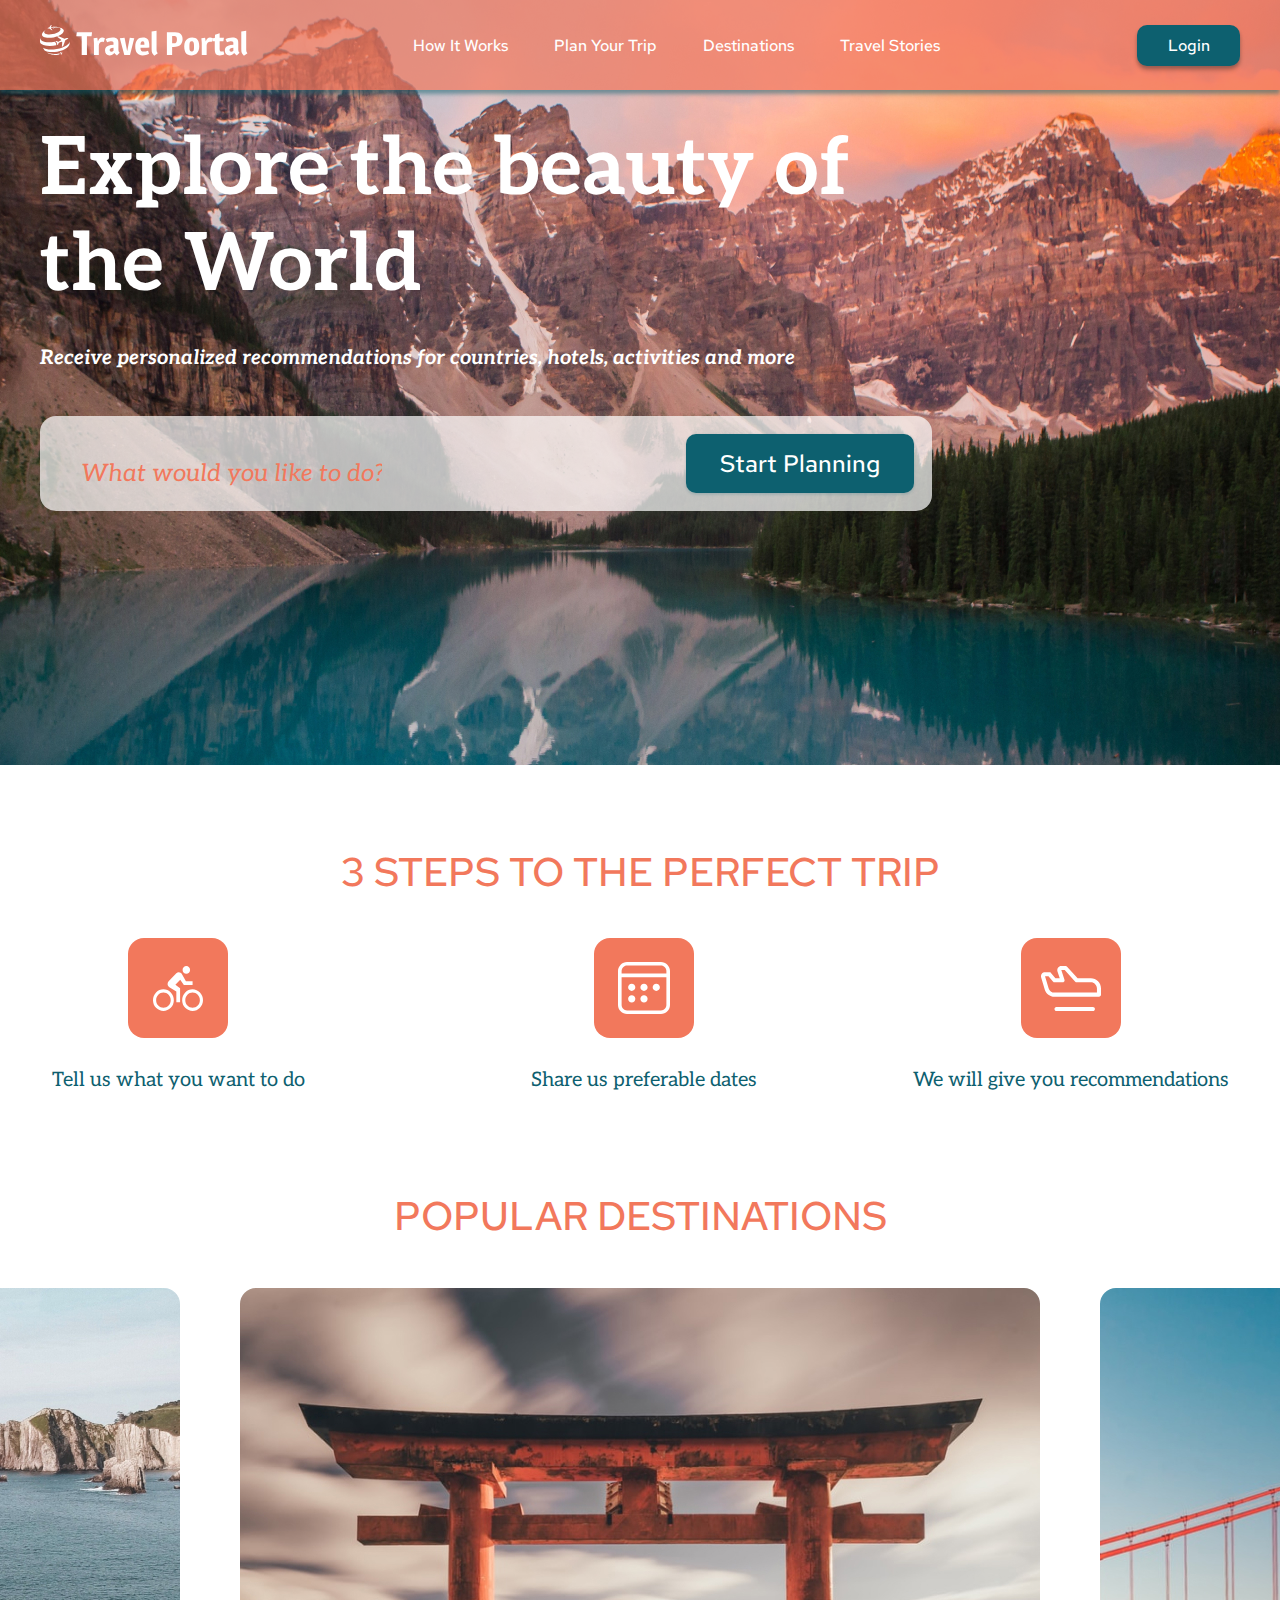
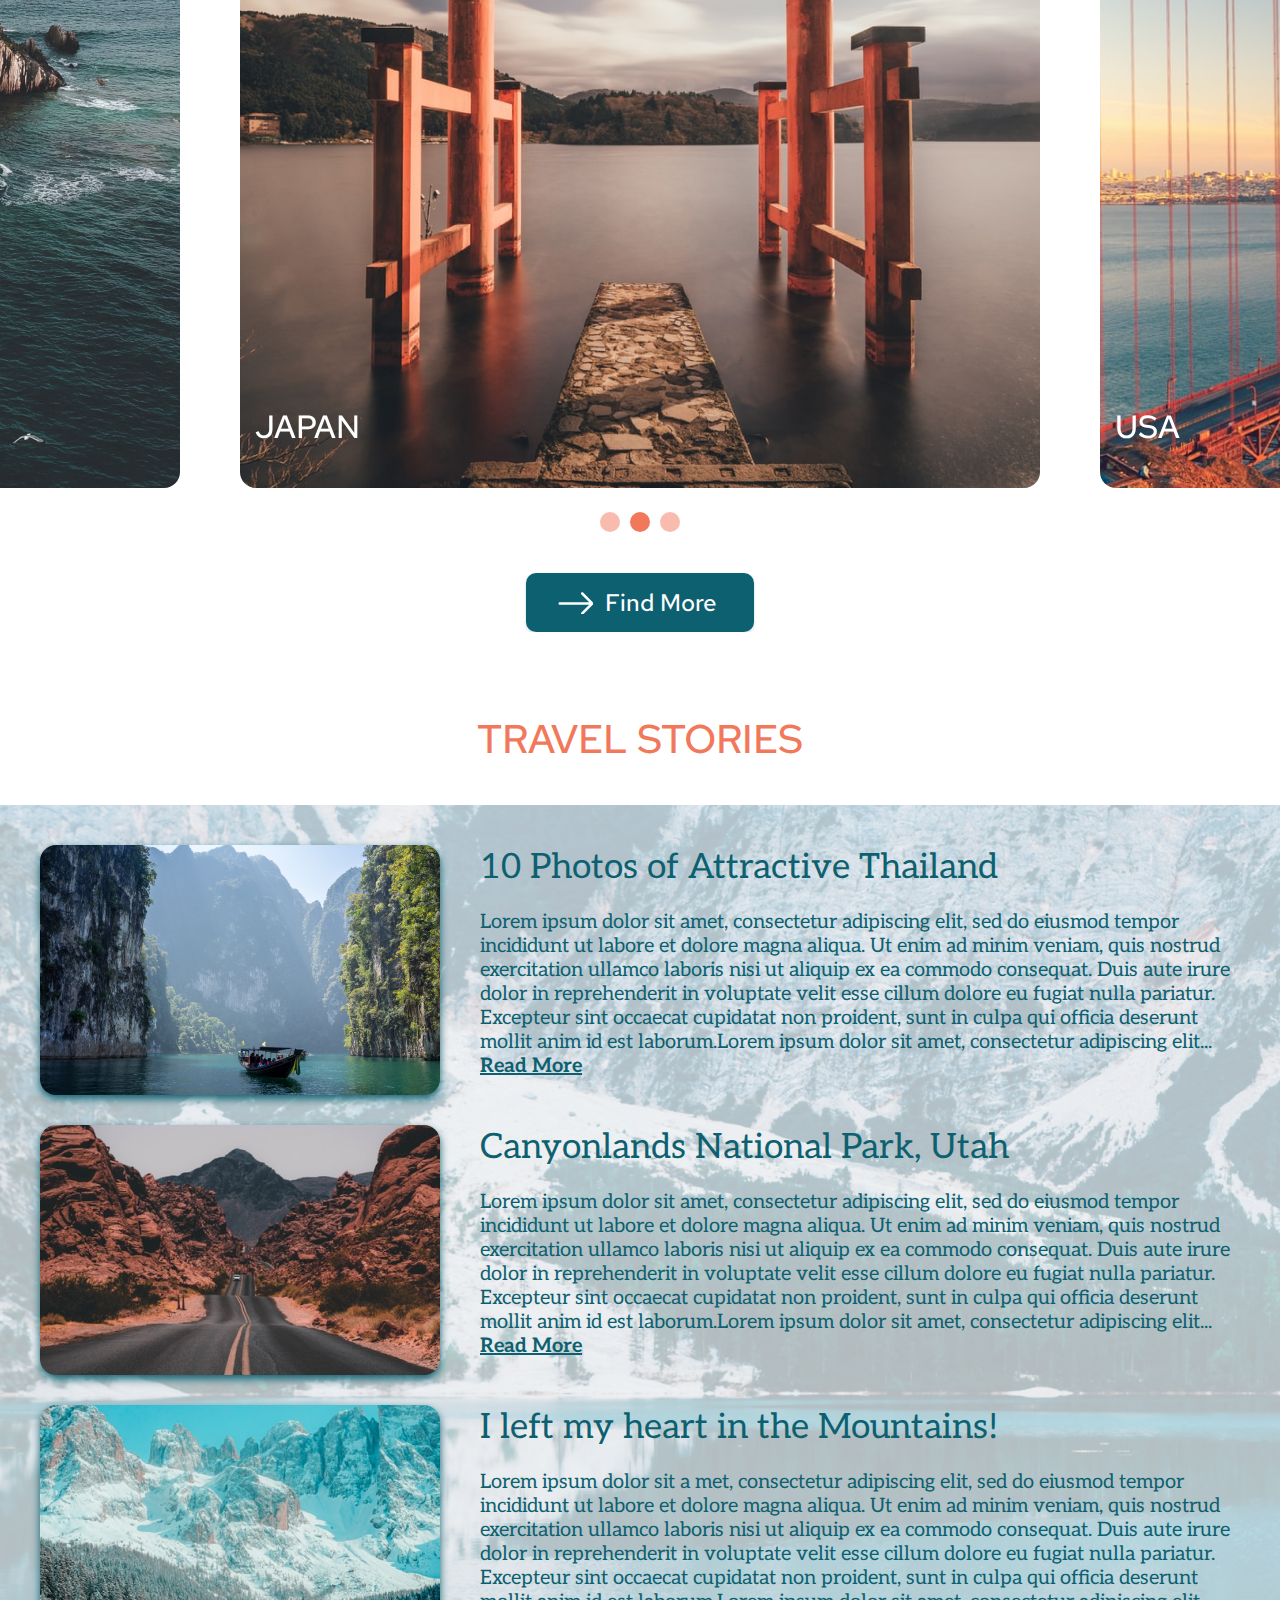
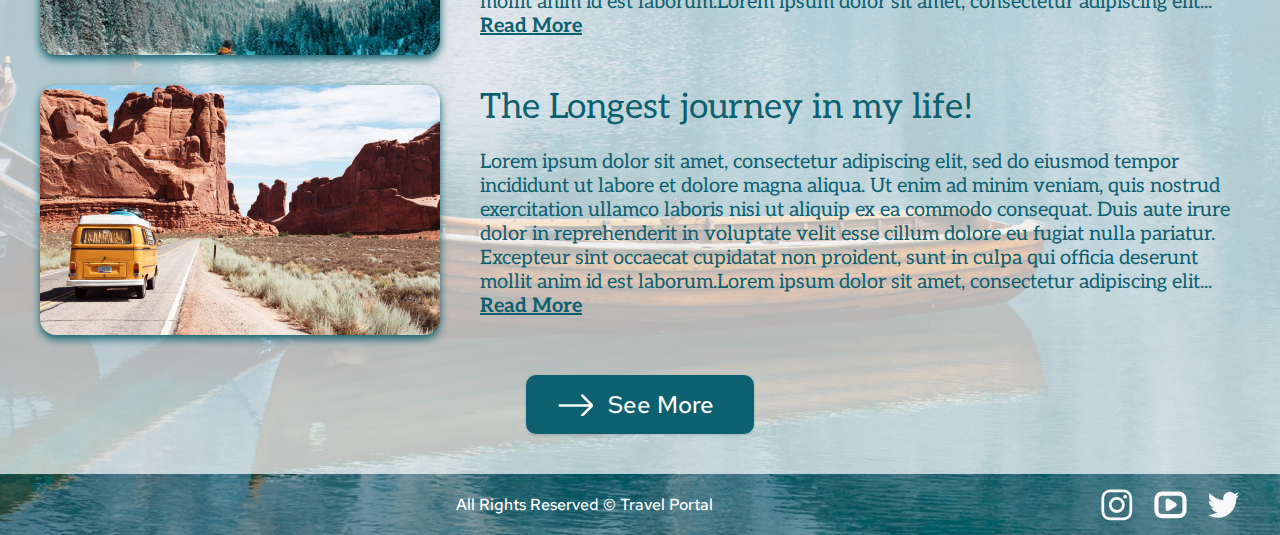
==== commit 706f910d: "feat: add popup" ====
--- a/travel/index.html
+++ b/travel/index.html
@@ -15,10 +15,10 @@
 
 </head>
 
-<body>
-
-
-    <header class="header">
+<body class="body lock-padding">
+
+
+    <header class="header lock-padding">
         <div class="wrapper">
             <div class="header-wrapper">
                 <div class="header-logo">
@@ -49,7 +49,7 @@
                     </ul>
                 </nav>
                 <div class="button">
-                    <button type="submit" class="login-form">Login</button>
+                    <button type="submit" class="header-btn login-form">Login</button>
                 </div>
                 <div class="burger"></div>
                 <div class="burger-menu">
@@ -72,7 +72,7 @@
                                 <a href="#stories" class="header-link">Travel Stories</a>
                             </li>
                             <li class="header-item-burger">
-                                <a href="#!" class="header-link">Account</a>
+                                <a href="#!" class="header-link login-form">Account</a>
                             </li>
                             <li class="header-item-burger">
                                 <a href="#footer" class="header-link">Social Media</a>
@@ -84,8 +84,8 @@
             </div>
 
 
-
         </div>
+
     </header>
     <main class="main">
         <section class="prewiew" id="prewiew">
@@ -269,10 +269,67 @@
                     </div>
                 </div>
 
-
+                <div class="cover"></div>
 
             </footer>
-        </div>
+            <div class="popup-bg"></div>
+            <div class="popup">
+                <div class="popup-inner">
+                    <div class="popup-login">
+                        <h4 class="title-popup">Log in to your account</h4>
+                        <button class="btn btn-facebook popup-account-btn" type="button">
+                            <img  src="../travel/img/svg/facebook-logo.svg" class="popup-account-btn-svg" alt="facebook-logo">
+                            <span>Sign In with Facebook</span>
+                        </button>
+                        <button class="btn btn-google popup-account-btn" type="button">
+                            <img  src="../travel/img/svg/google-logo.svg" class="popup-account-btn-svg" alt="google-logo">
+                            <span>Sign In with Google</span>
+                        </button>
+                        <div class="line-or">
+                            <div class="line"></div>
+                            <div class="line-or-text">or</div>
+                            <div class="line"></div>
+                        </div>
+                        <form class="login-form-popup" action="#">
+                            <label class="form-item">
+                                <span class="form-item-title">E-mail</span>
+                                <input class="input  input-mail" type="email" name="email">
+                            </label>
+                            <label class="form-item">
+                                <span class="form-item-title">Password</span>
+                                <input class="input input-password" type="password" name="password">
+                            </label>
+                            <button class="btn btn-sign-in popup-form-btn" type="sumbit">Sign In</button>
+                        </form>
+                        <button class="popup-link" type="button">Forgot Your Password?</button>
+                        <div class="popup-line-footer"></div>
+                        <div class="popup-footer">
+                            <div class="popup-footer-text">Don’t have an account?</div>
+                            <button class="popup-footer-btn btn-register" type="button">Register</button>
+                        </div>
+                    </div>
+                    <div class="popup-signup">
+                        <h4 class="title-popup">Create account</h4>
+                        <form class="login-form-popup" action="#">
+                            <label class="form-item">
+                                <span class="form-item-title">E-mail</span>
+                                <input class="input input-mail" type="email">
+                            </label>
+                            <label class="form-item">
+                                <span class="form-item-title">Password</span>
+                                <input class="input input-password" type="password">
+                            </label>
+                            <button class="btn btn-sign-in popup-form-btn" type="button">Sign In</button>
+                        </form>
+                        <div class="popup-line-footer"></div>
+                        <div class="popup-footer">
+                            <div class="popup-footer-text">Already have an account?</div>
+                            <button class="popup-footer-btn btn-login" type="button">Log in</button>
+                        </div>
+                    </div>
+                </div>
+            </div>
+
     </main>
 
     <script src="../travel/index.js"></script>
--- a/travel/style.css
+++ b/travel/style.css
@@ -10,6 +10,7 @@
 }
 
 body {
+    position: relative;
     max-width: 1440px;
     margin: 0 auto;
     font-family: 'Red Hat Text', sans-serif;
@@ -30,6 +31,7 @@
 }
 
 .down-bg {
+    position: relative;
     background-image: url(../travel/img/bg-stories.jpg);
     background-position: center bottom;
     background-repeat: no-repeat;
@@ -90,7 +92,7 @@
     justify-content: space-between;
 }
 
-.login-form {
+.header-btn {
     font-family: 'Red Hat Text';
     font-style: normal;
     font-weight: 500;
@@ -230,9 +232,9 @@
     transition: .5s;
 }
 
-.login-form:hover,
-.login-form:active,
-.login-form:focus {
+.header-btn:hover,
+.header-btn:active,
+.header-btn:focus {
     background: #1159b9;
 }
 
@@ -573,6 +575,29 @@
 
 /* Footer styles end */
 
+.cover {
+    z-index: -1;
+    transition: .5s ease all;
+    position: absolute;
+    top: 0;
+    left: 0;
+    height: 100vh;
+    width: 100vw;
+}
+
+.cover.active {
+    display: block;
+    background-color: black;
+    opacity: 0.5;
+    position: fixed;
+    top: 0;
+    left: 0;
+    height: 100vh;
+    width: 100vw;
+    z-index: 4;
+    transition: .5s ease all;
+}
+
 
 /* laptop */
 
@@ -584,6 +609,116 @@
 }
 
 @media (max-width: 850px) {
+    .header-nav {
+        display: none;
+    }
+    .destination-img1 {
+        width: 360px;
+        height: 210px;
+        background-size: cover;
+        background-image: url(../travel/img/spain-mobile.jpg)
+    }
+    .destination-img2 {
+        width: 360px;
+        height: 210px;
+        background-size: cover;
+        background-image: url(../travel/img/spain-img.jpg)
+    }
+    .destination-img3 {
+        width: 360px;
+        height: 210px;
+    }
+    .burger {
+        display: inline;
+        height: 32px;
+        width: 35px;
+        cursor: pointer;
+        background: url(../travel/img/svg/burger-open.svg) no-repeat center;
+        background-size: contain;
+    }
+    .header {
+        height: 30px;
+        margin-top: 45px;
+        background: none;
+        box-shadow: none;
+        position: relative;
+        /* z-index: 1; */
+    }
+    .header-wrapper {
+        position: relative;
+        /* z-index: 1; */
+        /* overflow: hidden; */
+    }
+    .burger-menu {
+        /* display: none; */
+        display: block;
+        width: 165px;
+        height: 250px;
+        background-color: #F2785C;
+        border-radius: 10px;
+        position: absolute;
+        right: 0;
+        z-index: 10;
+        transform: translateY(-120%);
+        transition: .3s all linear;
+    }
+    .burger-menu-active {
+        transform: translateY(0);
+    }
+    .header-nav-burger {
+        height: 176px;
+    }
+    .header-list-burger {
+        width: 150;
+        padding-left: 7px;
+        padding-right: 7px;
+        height: 176px;
+        display: flex;
+        flex-direction: column;
+        align-items: flex-end;
+        justify-content: space-between;
+    }
+    .close {
+        margin-top: 15px;
+        margin-left: 15px;
+        margin-bottom: 15px;
+        cursor: pointer;
+    }
+    .header-link {
+        font-size: 16px;
+        line-height: 21px;
+    }
+    .header-nav {
+        display: none;
+    }
+    .footer-rights,
+    .header-btn,
+    .prewiew-subtitle {
+        display: none;
+    }
+    .destination-img1 {
+        width: 540px;
+        height: 315px;
+        background-size: cover;
+        background-image: url(../travel/img/spain-mobile.jpg)
+    }
+    .destination-img2 {
+        width: 540px;
+        height: 315px;
+        background-size: cover;
+        background-image: url(../travel/img/spain-img.jpg)
+    }
+    .destination-img3 {
+        width: 540px;
+        height: 315px;
+    }
+    .search-form-info {
+        flex-wrap: wrap;
+    }
+    .search-form-info:last-child {
+        padding-right: 10px;
+        margin-top: 30px;
+    }
     .travel-stories {
         padding-top: 40px;
     }
@@ -625,6 +760,22 @@
     }
 }
 
+
+/* @media (max-width: 680px) {
+    .search-form-info {
+        background: rgba(255, 255, 255, 0.7);
+        border-radius: 16px;
+        display: flex;
+        flex-direction: row;
+        justify-content: center;
+        align-items: center;
+        justify-content: space-between;
+    }
+    .search-form-field {
+        margin-bottom: 50px;
+    }
+} */
+
 @media (max-width: 390px) {
     body {
         max-width: 390px;
@@ -702,11 +853,11 @@
         background: none;
         box-shadow: none;
         position: relative;
-        z-index: 1;
+        /* z-index: 1; */
     }
     .header-wrapper {
         position: relative;
-        z-index: 1;
+        /* z-index: 1; */
         /* overflow: hidden; */
     }
     .burger-menu {
@@ -716,16 +867,20 @@
         height: 250px;
         background-color: #F2785C;
         border-radius: 10px;
-        position: absolute;
-        margin-top: 0px;
-        margin-left: 53%;
-        z-index: 2;
+        position: fixed;
+        right: 0;
+        top: 0;
+        z-index: 10;
         transform: translateY(-120%);
         transition: .3s all linear;
     }
-    .burger-menu-active {
+    .burger-menu.active {
         transform: translateY(0);
-    }
+        transition: .5s ease all;
+    }
+    /* .burger-menu-active {
+        transform: translateY(0);
+    } */
     .header-nav-burger {
         height: 176px;
     }
@@ -759,7 +914,7 @@
         display: none;
     }
     .footer-rights,
-    .login-form,
+    .header-btn,
     .prewiew-title,
     .prewiew-subtitle {
         display: none;
@@ -1035,4 +1190,310 @@
     .footer-wraper:last-child {
         padding-right: 0;
     }
-}+}
+
+
+/*popup start*/
+
+.popup {
+    position: fixed;
+    z-index: 10;
+    top: 0px;
+    left: 50%;
+    transform: translate3d(-50%, -200%, 1100px);
+    -webkit-transform: translate3d(-50%, -200%, 1100px);
+    transition: all 0.3s ease;
+}
+
+.popup.active {
+    top: 50%;
+    transform: translate3d(-50%, -50%, 1100px);
+    -webkit-transform: translate3d(-50%, -50%, 1100px);
+}
+
+.popup-inner {
+    border-radius: 0px;
+    width: 97vw;
+    max-width: 650px;
+    padding: 25px 45px 23px;
+    background: linear-gradient(177.09deg, #FFFFFF 6.15%, #0D606F 202.69%);
+    box-shadow: 0px 4px 4px rgba(0, 0, 0, 0.25);
+}
+
+.title-popup {
+    font-family: 'Aleo', sans-serif;
+    font-weight: 700;
+    font-size: 32px;
+    line-height: 38px;
+    color: #0d606f;
+    margin-bottom: 30px;
+    text-align: center;
+}
+
+.popup-form-btn {
+    height: 54px;
+    margin-top: 25px;
+}
+
+.popup-account-btn+.popup-account-btn {
+    margin-top: 20px;
+}
+
+.popup-account-btn-svg {
+    width: 24px;
+    height: 24px;
+    margin-right: 15px;
+}
+
+.line-or {
+    display: flex;
+    align-items: center;
+    height: 24px;
+    width: 100%;
+    margin: 30px 0 10px;
+}
+
+.line {
+    flex: 1;
+    border-top: 1px solid rgba(13, 96, 111, 0.5);
+}
+
+.line-or-text {
+    padding: 0 9px;
+    margin-top: -4px;
+    font-family: 'Aleo', sans-serif;
+    font-weight: 700;
+    font-size: 20px;
+    line-height: 24px;
+    color: rgba(13, 96, 111, 0.5);
+}
+
+.popup-link {
+    display: block;
+    margin: 11px auto 0;
+    font-family: 'Aleo', sans-serif;
+    font-weight: 700;
+    font-size: 15px;
+    line-height: 18px;
+    text-decoration-line: underline;
+    color: #0d606f;
+    text-shadow: 0px 2px 3px rgba(255, 255, 255, 0.16);
+    text-align: center;
+    transition: all 0.2s ease;
+    border: none;
+    background: none;
+}
+
+.popup-link:hover {
+    color: #f2785c;
+}
+
+.popup-line-footer {
+    margin: 26px 0 20px;
+}
+
+.popup-footer {
+    display: flex;
+    justify-content: center;
+    font-family: 'Aleo', sans-serif;
+    font-weight: 700;
+    font-size: 15px;
+    line-height: 18px;
+    color: #0d606f;
+    text-shadow: 0px 2px 3px rgba(255, 255, 255, 0.16);
+}
+
+.popup-footer-text {
+    opacity: 0.6;
+}
+
+.popup-footer-btn {
+    margin-left: 5px;
+    margin-top: -5px;
+    font-weight: 700;
+    text-decoration-line: underline;
+    transition: all 0.2s ease;
+    border: none;
+    background: none;
+    color: #0d606f;
+}
+
+.popup-footer-btn:hover {
+    color: #f2785c;
+}
+
+.popup-login {
+    display: block;
+}
+
+.popup-signup {
+    display: none;
+}
+
+.form-item {
+    display: block;
+    margin-bottom: 20px;
+}
+
+.form-item-title {
+    display: block;
+    margin-bottom: 5px;
+    font-family: 'Aleo', sans-serif;
+    font-weight: 400;
+    font-size: 16px;
+    line-height: 19px;
+    color: #0d606f;
+}
+
+.input {
+    width: 100%;
+    height: 54px;
+    padding: 0 15px;
+    font-family: 'Aleo', sans-serif;
+    font-weight: 400;
+    font-size: 20px;
+    line-height: 20px;
+    color: #0d606f;
+    background: #FFFFFF;
+    box-shadow: inset 0px 0px 3px rgba(13, 96, 111, 0.08), inset 0px 2px 3px rgba(13, 96, 111, 0.16);
+    border-radius: 10px;
+}
+
+.btn {
+    cursor: pointer;
+    transition: all 0.2s ease;
+    pointer-events: initial;
+    position: relative;
+    display: flex;
+    align-items: center;
+    justify-content: center;
+    border-radius: 10px;
+    width: 100%;
+    height: 56px;
+    padding: 10px;
+    font-family: 'Red Hat Text';
+    font-weight: 400;
+    font-size: 20px;
+    line-height: 26px;
+}
+
+.btn-svg {
+    width: 9px;
+    height: 6px;
+    margin-right: 7px;
+}
+
+.btn-sign-in {
+    color: #ffffff;
+    background: #0d606f;
+    box-shadow: 0px 0px 3px rgba(13, 96, 111, 0.08), 0px 2px 3px rgba(13, 96, 111, 0.16);
+}
+
+.btn-sign-in:hover {
+    background: #f2785c;
+}
+
+.btn-facebook {
+    color: #ffffff;
+    background: #1877f2;
+    box-shadow: 0px 0px 3px rgba(13, 96, 111, 0.08), 0px 2px 3px rgba(13, 96, 111, 0.16);
+}
+
+.btn-facebook:hover {
+    box-shadow: 6px 5px 5px rgba(13, 96, 111, 0.25), 0px 2px 3px rgba(13, 96, 111, 0.16);
+}
+
+.btn-google {
+    color: #0d606f;
+    background: #ffffff;
+    box-shadow: 0px 0px 3px rgba(13, 96, 111, 0.08), 0px 2px 3px rgba(13, 96, 111, 0.16);
+}
+
+.btn-google:hover {
+    box-shadow: 6px 5px 5px rgba(13, 96, 111, 0.25), 0px 2px 3px rgba(13, 96, 111, 0.16);
+}
+
+.popup-bg {
+    position: fixed;
+    top: 0;
+    left: 0;
+    width: 100%;
+    height: 100vh;
+    background: rgba(0, 0, 0, 0.5);
+    opacity: 0;
+    pointer-events: none;
+    transition: 0.5s all;
+}
+
+.popup-bg.active {
+    opacity: 1;
+    pointer-events: all;
+    transition: 0.5s all;
+}
+
+@media (max-width: 390px) {
+    .popup-inner {
+        width: 97vw;
+        max-width: 650px;
+        padding: 15px 15px 13px;
+    }
+    .title-popup {
+        font-size: 24px;
+        line-height: 28px;
+        margin-bottom: 10px;
+    }
+    .popup-account-btn+.popup-account-btn {
+        margin-top: 10px;
+    }
+    .popup-account-btn-svg {
+        width: 14px;
+        height: 14px;
+    }
+    .line-or {
+        height: 14px;
+    }
+    .line-or-text {
+        font-size: 14px;
+        line-height: 18px;
+    }
+    .popup-link {
+        font-size: 12px;
+        line-height: 16px;
+    }
+    .popup-footer {
+        font-size: 15px;
+        line-height: 18px;
+    }
+    .popup-footer-btn {
+        margin-left: 5px;
+    }
+    .form-item {
+        margin-bottom: 10px;
+    }
+    .form-item-title {
+        font-size: 12px;
+        line-height: 15px;
+        color: #0d606f;
+    }
+    .input {
+        height: 34px;
+        font-size: 12px;
+        line-height: 12px;
+    }
+    .btn {
+        height: 36px;
+        font-size: 16px;
+        line-height: 13px;
+    }
+    .btn-svg {
+        width: 9px;
+        height: 6px;
+        margin-right: 7px;
+    }
+}
+
+
+/* ----  end popup  ---- */
+
+
+/*popup end*/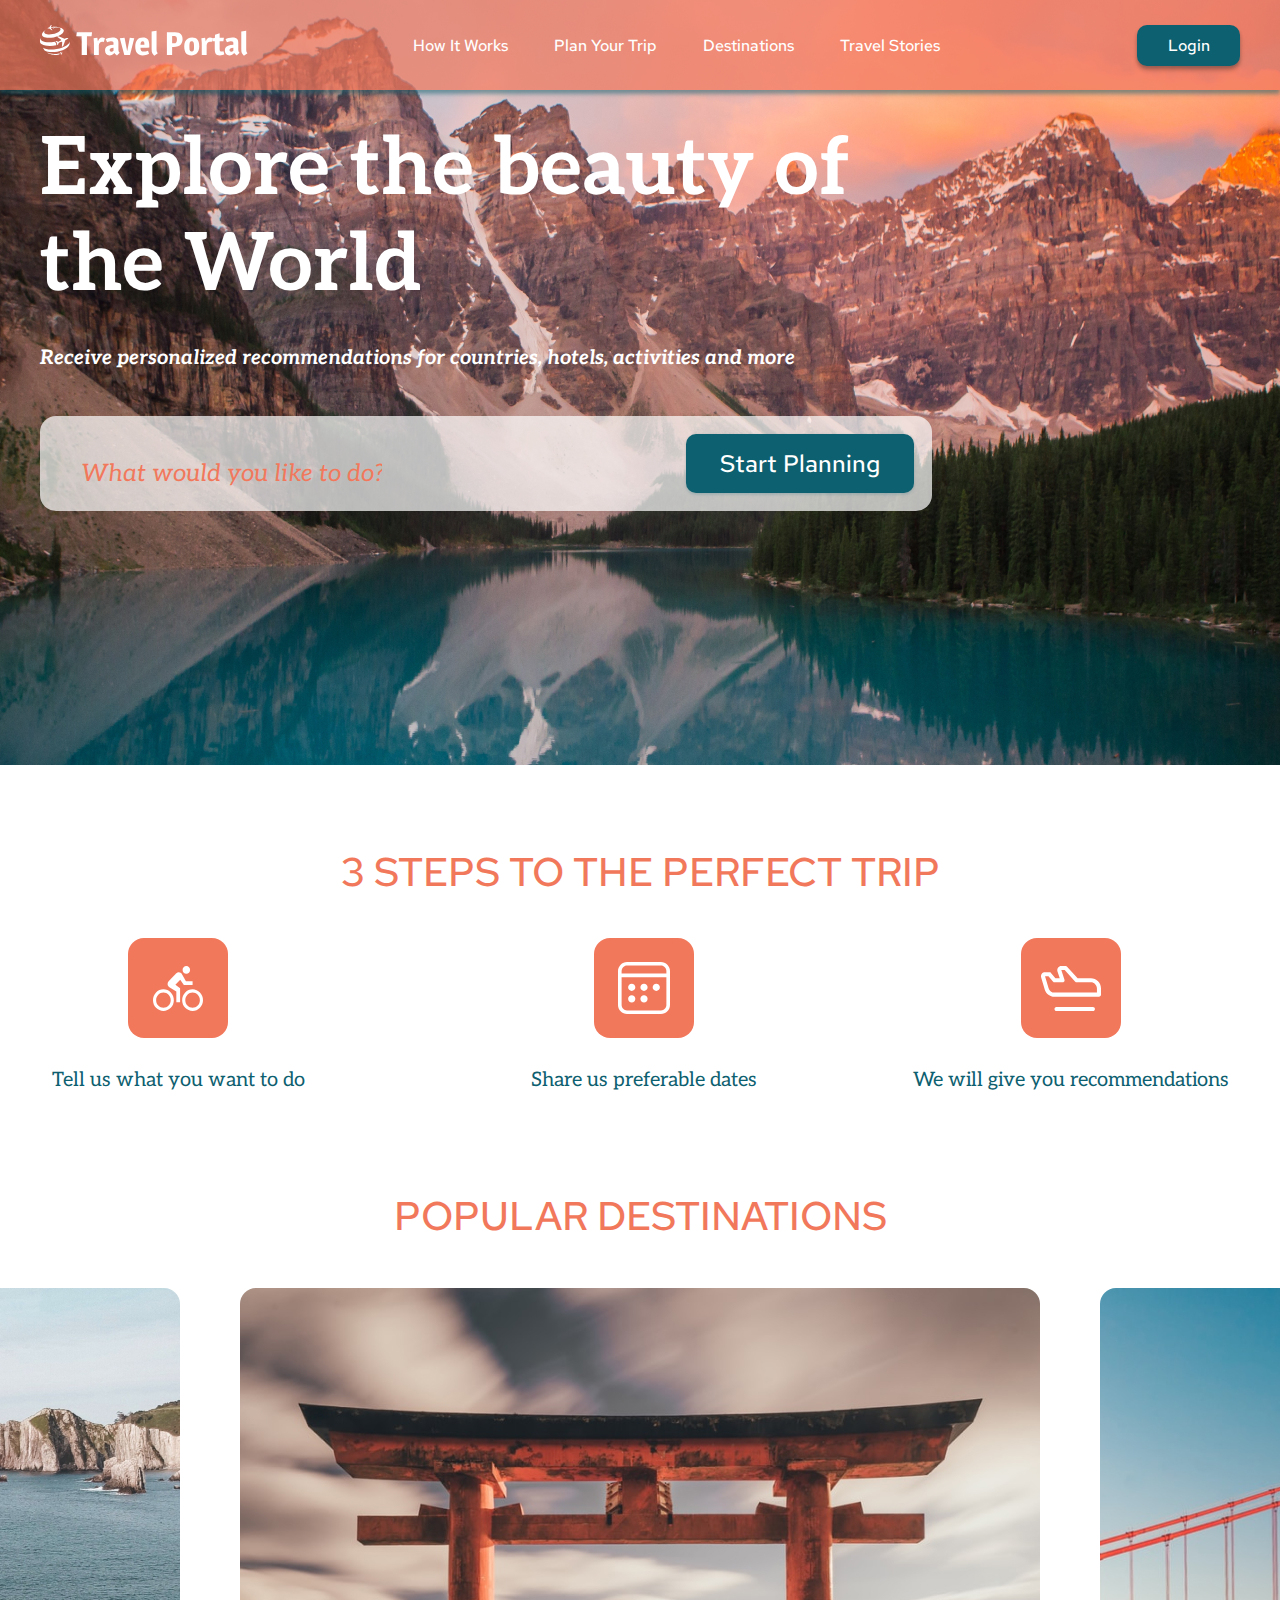
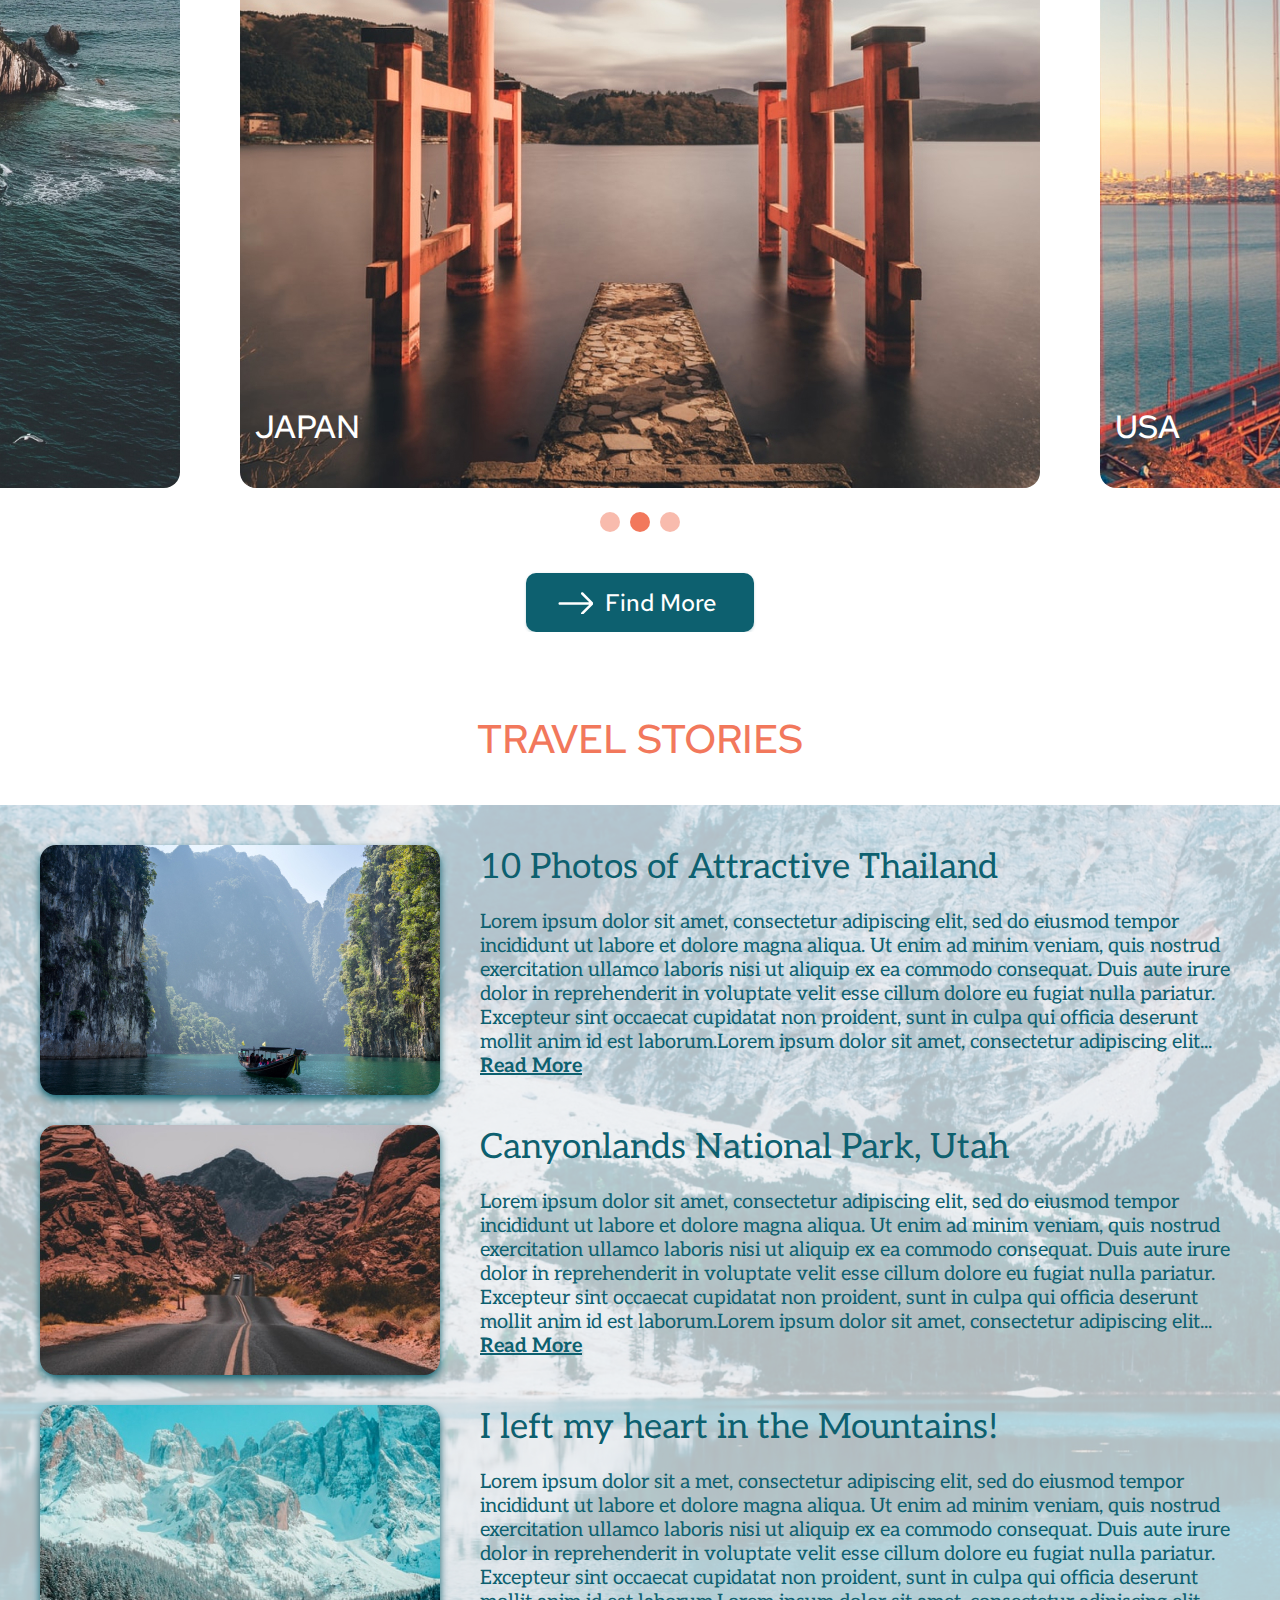
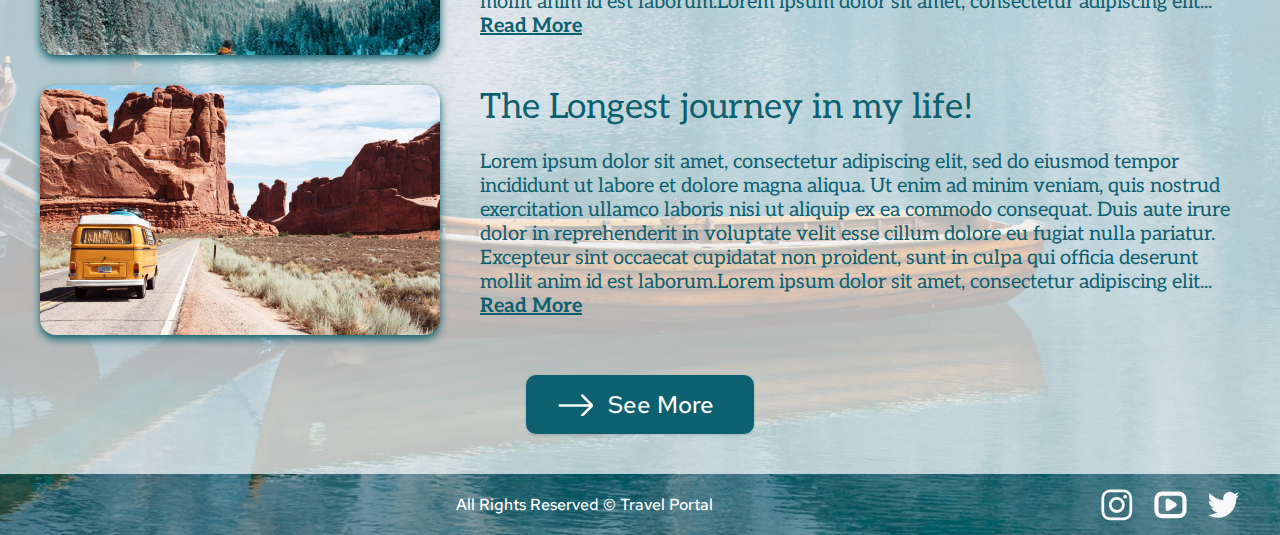
==== commit 9874d905: "feat: add slider" ====
--- a/travel/index.html
+++ b/travel/index.html
@@ -151,12 +151,12 @@
                 <div class="arrow-left"></div>
                 <div class="arrow-right"></div>
             </div>
-            <div class="slider-ellipse">
-
-                <div class="slider-ellipse-side ellipse-first"></div>
-                <div class="slider-ellipse-center"></div>
-                <div class="slider-ellipse-side"></div>
-                <div class="slider-ellipse-side ellipse-last"></div>
+            <div class="slider-ellipses">
+
+                <div class="slider-ellipse ellipse-first"></div>
+                <div class="slider-ellipse ellipse-second"></div>
+                <div class="slider-ellipse ellipse-third"></div>
+                <!-- <div class="slider-ellipse-side ellipse-last"></div> -->
             </div>
 
             <button type="submit" class="bt-more"> Find More</button>
--- a/travel/style.css
+++ b/travel/style.css
@@ -310,6 +310,8 @@
 }
 
 .destination-slider {
+    transform: translate(0, 0);
+    transition: 1.5s;
     margin-top: 46px;
     margin-bottom: 24px;
     width: 2520px;
@@ -317,7 +319,7 @@
     flex-direction: row;
     justify-content: space-between;
     overflow: hidden;
-    z-index: 1;
+    /* z-index: 1; */
 }
 
 .destenation-text {
@@ -360,7 +362,7 @@
     display: none;
 }
 
-.slider-ellipse {
+.slider-ellipses {
     /* margin-left: 48.5%; */
     display: flex;
     flex: row;
@@ -369,17 +371,11 @@
     margin-bottom: 23px;
 }
 
-.slider-ellipse-center {
+.slider-ellipse {
     width: 20px;
     height: 20px;
     background: #F2785C;
-    border-radius: 10px;
-}
-
-.slider-ellipse-side {
-    width: 20px;
-    height: 20px;
-    background: rgba(242, 120, 92, 0.5);
+    opacity: .5;
     border-radius: 10px;
 }
 
@@ -622,11 +618,13 @@
         width: 360px;
         height: 210px;
         background-size: cover;
-        background-image: url(../travel/img/spain-img.jpg)
+        background-image: url(../travel/img/japan-mobile.jpg)
     }
     .destination-img3 {
         width: 360px;
         height: 210px;
+        background-size: cover;
+        background-image: url(../travel/img/usa-mobile.jpg)
     }
     .burger {
         display: inline;
@@ -818,22 +816,6 @@
     }
     .header-nav {
         display: none;
-    }
-    .destination-img1 {
-        width: 360px;
-        height: 210px;
-        background-size: cover;
-        background-image: url(../travel/img/spain-mobile.jpg)
-    }
-    .destination-img2 {
-        width: 360px;
-        height: 210px;
-        background-size: cover;
-        background-image: url(../travel/img/spain-img.jpg)
-    }
-    .destination-img3 {
-        width: 360px;
-        height: 210px;
     }
     .header-logo {
         margin-top: 0px;
@@ -1075,40 +1057,49 @@
     /*stories end*/
     /*destination start*/
     .destination-slider {
+        transform: translate(0, 0);
+        transition: 1.5s;
         position: relative;
         margin-top: 20px;
         margin-bottom: 2px;
-        width: 2520px;
+        width: 1140px;
         display: flex;
         flex-direction: row;
-        justify-content: space-around;
+        justify-content: space-between;
         overflow: hidden;
         z-index: 1;
     }
-    .slider-ellipse {
+    .destination-img1 {
+        width: 360px;
+        height: 210px;
+        background-size: cover;
+        background-image: url(../travel/img/spain-mobile.jpg)
+    }
+    .destination-img2 {
+        width: 360px;
+        height: 210px;
+        background-size: cover;
+        background-image: url(../travel/img/japan-mobile.jpg)
+    }
+    .destination-img3 {
+        width: 360px;
+        height: 210px;
+        background-size: cover;
+        background-image: url(../travel/img/usa-mobile.jpg)
+    }
+    .slider-ellipses {
         position: relative;
         margin-top: 72px;
         width: 36px;
         z-index: 2;
         margin-bottom: 5px;
     }
-    .slider-ellipse-center {
+    .slider-ellipse {
         width: 8px;
         height: 8px;
         background: #F2785C;
+        opacity: 0.5;
         border-radius: 4px;
-    }
-    .slider-ellipse-side {
-        width: 8px;
-        height: 8px;
-        background: rgba(242, 120, 92, 0.5);
-        border-radius: 4px;
-    }
-    .ellipse-first {
-        display: none;
-    }
-    .ellipse-last {
-        display: inline;
     }
     .destenation-text {
         position: absolute;
@@ -1121,12 +1112,6 @@
         line-height: 26px;
         color: #FFFFFF;
     }
-    .destination-img2 {
-        display: none;
-    }
-    .destination-img3 {
-        display: none;
-    }
     .arrow {
         display: flex;
         width: 355px;
@@ -1142,11 +1127,13 @@
         width: 14.5px;
         height: 25px;
         background-image: url(../travel/img/svg/arrow-left.svg);
+        opacity: 1;
     }
     .arrow-right {
         width: 14.5px;
         height: 25px;
         background-image: url(../travel/img/svg/arrow-right.svg);
+        opacity: 1;
     }
     /*destination end*/
     /*button start*/
